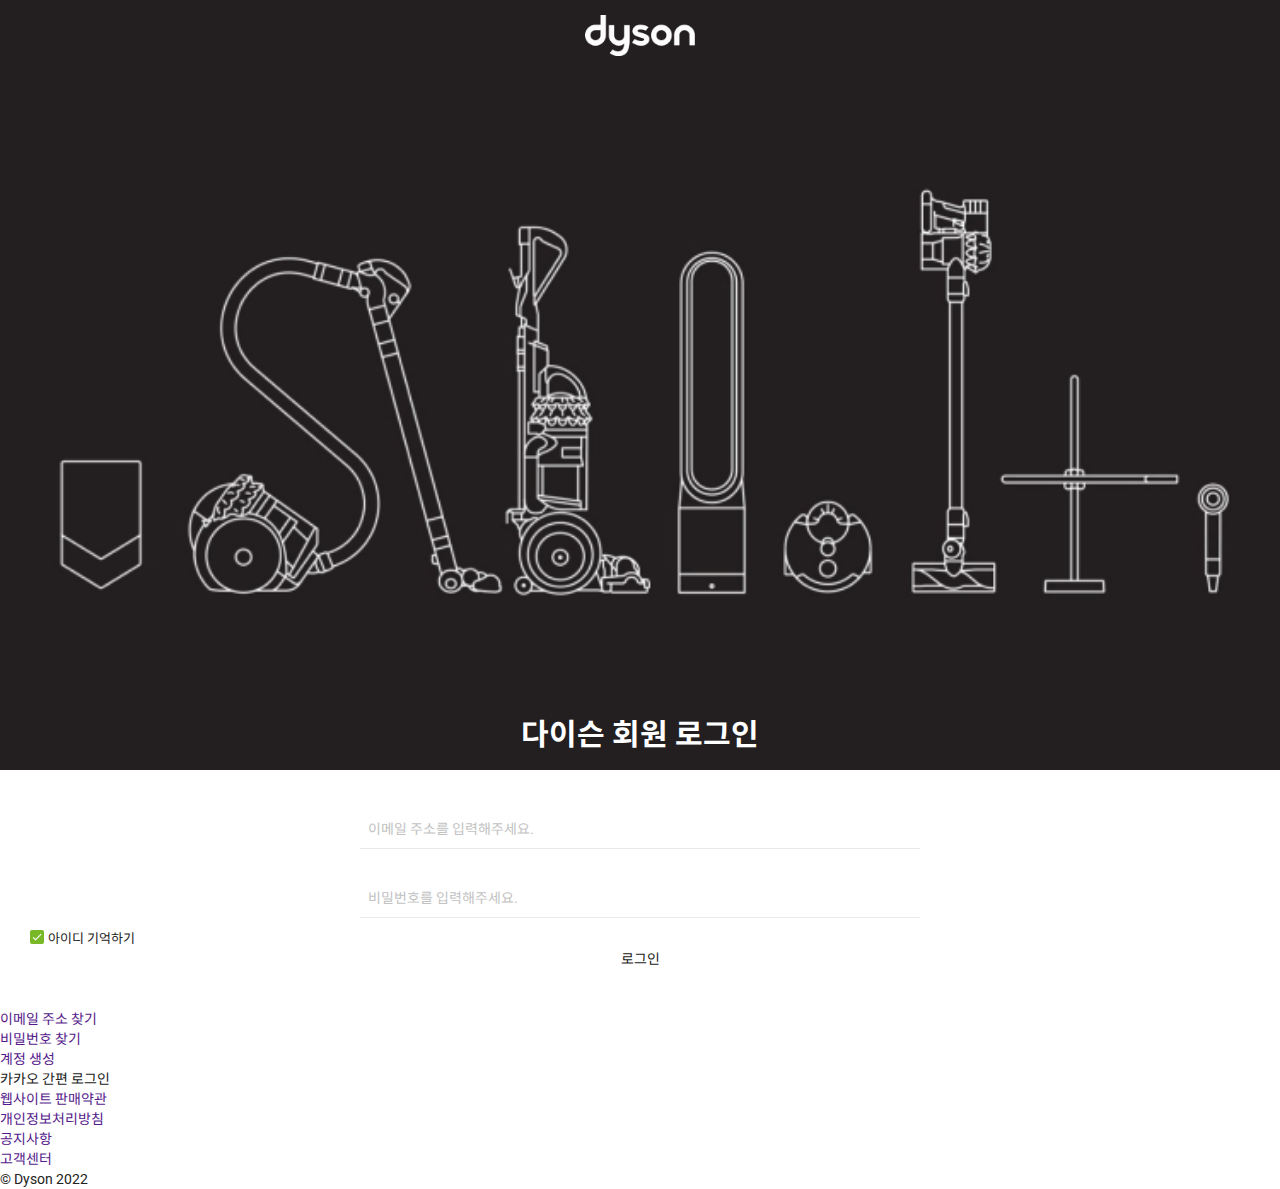
==== log_in.html @ 1de9e35b "main_page" ====
<!DOCTYPE html>
<html lang="ko">
  <head>
    <meta charset="UTF-8" />
    <title>Dyson</title>
    <meta http-equiv="X-UA-Compatible" content="IE=edge" />
    <meta name="viewport" content="width=device-width, initial-scale=1.0, user-scalable=no, maximum-scale=1.0, minimum-scale" />
    <link rel="shortcut icon" href="img/dyson_favicon.ico" />
    <link rel="icon" href="img/dyson_favicon.ico" />
    <link rel="preconnect" href="https://fonts.googleapis.com" />
    <link rel="preconnect" href="https://fonts.gstatic.com" crossorigin />
    <link href="https://fonts.googleapis.com/css2?family=Noto+Sans+KR:wght@300;400;500;700&family=Roboto:wght@300;400;500&display=swap" rel="stylesheet" />
    <link rel="stylesheet" href="css/reset.css" />
    <link rel="stylesheet" href="css/style.css" />
    <link rel="stylesheet" href="css/log_in.css" />
    <link rel="stylesheet" href="css/media.css" />
  </head>
  <body>
    <div id="wrap" class="wrap">
      <header id="header" class="logIn-header">
        <div class="logIn-header__inner">
          <h1 class="logo logo-hover"><a href="index.html">Dyson</a></h1>
        </div>
      </header>
      <!--#header-->
      <main id="container">
        <section class="logIn-mainBanner">
          <div class="logIn-mainBanner__inner">
            <figure>
              <img src="img/log-in-banner.png" alt="로그인 배너" />
            </figure>
            <h2 class="logIn-mainBanner__title">다이슨 회원 로그인</h2>
          </div>
        </section>
        <section class="logIn-input">
          <div class="logIn-input__box">
            <form action="">
              <input type="text" name="" id="input-userId" placeholder="이메일 주소를 입력해주세요." autofocus />
              <input type="password" name="" id="input-userPwd" placeholder="비밀번호를 입력해주세요." />
              <div class="logIn-input__check-box">
                <input type="checkbox" name="" id="keep-id" checked />
                <label for="keep-id">아이디 기억하기</label>
              </div>
              <div class="logIn-input__login-btn">
                <input type="button" value="로그인" />
              </div>
            </form>
          </div>
          <!-- .logIn-input__box -->
          <div class="logIn-input__find">
            <p class="logIn-input__find-id">
              <a href="">이메일 주소 찾기</a>
            </p>
            <p class="logIn-input__find-pwd">
              <a href="">비밀번호 찾기</a>
            </p>
            <p class="logIn-input__mk-new">
              <a href="">계정 생성</a>
            </p>
          </div>
          <!-- .logIn-input__find -->
          <button class="logIn-input__kakao">카카오 간편 로그인</button>
        </section>
      </main>
      <!-- #container -->
      <div class="logIn-footer--style">
        <div class="logIn-footer__utill">
          <ul>
            <li><a href="">웹사이트 판매약관</a></li>
            <li><a href="">개인정보처리방침</a></li>
            <li><a href="">공지사항</a></li>
            <li><a href="">고객센터</a></li>
          </ul>
        </div>
        <p class="logIn-footer__copyright">© Dyson 2022</p>
      </div>
      <!-- 로그인 mobile-tablet footer -->
      <footer id="footer" class="footer--style footer--style-none">
        <div class="footer__inner">
          <div class="footer__lang">
            <div class="footer__country">국가</div>
            <div class="footer__country-name">
              <p class="footer_selected-name footer_selected-ko">한국</p>
              <ul class="footer_other-country">
                <li class="footer_selected-en">미국</li>
                <li class="footer_selected-fr">프랑스</li>
                <li class="footer_selected-jp">일본</li>
                <li class="footer_selected-it">이탈리아</li>
                <li class="footer_selected-ch">중국</li>
              </ul>
            </div>
          </div>
          <!-- .footer__lang -->
          <div class="footer__tel">
            <p class="footer__contect-tel">전화 문의</p>
            <p class="footer__telnum">
              1588-4242
              <br />
              080-300-4253 (수신자 부담)
            </p>
          </div>
          <div class="footer__menu">
            <ul>
              <li><a href="">언론</a></li>
              <li><a href="">웹사이트 사용 약관</a></li>
              <li><a href="">배송 정보</a></li>
              <li><a href="">위조 다이슨 기술 판별 안내</a></li>
              <li><a href="">다이슨 환경정책</a></li>
              <li><a href="">다이슨 하이퍼미디어™ 모터</a></li>
              <li><a href="">채용</a></li>
              <li><a href="">AM04/05 리콜</a></li>
              <li><a href="">다이슨 지속가능성</a></li>
            </ul>
          </div>
          <!-- .footer__menu -->
          <div class="footer__utill">
            <ul>
              <li>
                <a href=""><strong>개인정보처리방침</strong></a>
              </li>
              <li><a href="">웹사이트 판매 약관</a></li>
              <li><a href="">쿠키 취급 방침</a></li>
              <li>
                <a href=""><strong>다이슨 글로벌 개인정보처리방침</strong></a>
              </li>
              <li>
                <a href=""><span>Jamese Dyson</span> 재단</a>
              </li>
            </ul>
          </div>
          <!--.footer__utill-->
          <address class="footer__address">
            <p>다이슨코리아 유한회사 대표이사: 토마스고메쉬프레이아 로페스센테토</p>
            <p>주소: 서울특별시 강남구 테헤란로 142, 아크플레이스 17층 06236</p>
            <p>사업자등록번호: 811-81-0 0675</p>
            <p>통신판매번호: 2017-서울강남-04029</p>
            <p>
              <a href=""><strong>사업자정보확인</strong></a>
            </p>
            <p>고객센터: 080-300-4253(수신자 부담) /1588-4253 (운영 시간: 월-금 오전 9시-오후 6시)</p>
            <p>이메일: help@kr.dyson. com</p>
            <p>호스팅 제공자 아마존웹서비스</p>
          </address>
          <!-- .footer__address -->
          <p class="footer__copyright">© Dyson 2022</p>
          <!-- .footer__copyright -->
        </div>
      </footer>
    </div>
    <!--#wrap-->
    <!-- script -->
  </body>
</html>
---- css/style.css ----
@charset "utf-8";
@import 'media.css';

:root {
  --header-bk-color: #231f20;
  --main-color-green: #79b927;
}
.wrap {
  position: relative;
  min-width: 320px;
  margin: 0 auto;
  overflow: hidden;
}

/* #header */
.header__inner {
  position: relative;
  display: flex;
  justify-content: space-between;
  align-items: center;
  background-color: var(--header-bk-color);
}
.logo a {
  display: block;
  width: 70px;
  height: 26px;
  margin-left: 15px;
  background-image: url(../img/dyson-logo-w1.png);
  background-size: 100% auto;
  text-indent: -99999px;
}
.gnb-pc,
.header__search {
  display: none;
}
.menu-icon ul {
  display: flex;
  padding: 18px 15px 18px 0;
}
.menu-icon li {
  margin-left: 15px;
}
.menu-icon li a {
  display: block;
  padding: 4px;
  width: 20px;
  height: 20px;
  background-size: 100% auto;
  transition: 200ms linear;
  text-indent: -99999px;
}
.menu-icon__ic04 {
  display: none;
}
.menu-icon__ic01 a {
  background-image: url(../img/search-ic.png);
}
.menu-icon__ic02 a {
  background-image: url(../img/cart-ic.png);
}
.menu-icon__ic03 a {
  background-image: url(../img/menu-ic.png);
}
.menu-icon__ic04 a {
  background-image: url(../img/login-ico-w.png);
}
.gnb {
  display: none;
  position: absolute;
  top: 0;
  left: 0;
  right: 0;
  background-color: ();
  z-index: 222;
}
.gnb__top {
  display: flex;
  justify-content: flex-end;
  align-items: center;
  margin: 20px 20px 70px 20px;
}
.gnb__logo {
  position: absolute;
  top: 20px;
  left: 20px;
  width: 70px;
  height: 26px;
  background-image: url(../img/dyson-logo-w1.png);
  background-size: 100% auto;
  text-indent: -99999px;
}
.gnb__ico {
  display: flex;
}
.gnb__cart a {
  display: block;
  width: 20px;
  height: 20px;
  text-indent: -99999px;
  background-image: url(../img/cart-ic.png);
  background-size: 100% auto;
}
.gnb__closeBtn {
  width: 20px;
  height: 20px;
  margin-left: 15px;
  text-indent: -99999px;
  background-image: url(../img/close-ic.png);
  background-size: 100% auto;
  background-position: center;
  cursor: pointer;
}
.gnb__login a {
  display: block;
  margin: 0 0 20px 30px;
  font-size: 32px;
  font-weight: 500;
  line-height: 1em;
  color: #fff;
  background-image: url(../img/arr-right.svg);
  background-size: auto 20px;
  background-repeat: no-repeat;
  background-position: left 230px top 5px;
}
.gnb__list {
  margin: 0 20px 550px 20px;
  border-top: 1px solid #fff;
  border-bottom: 1px solid #fff;
}
.gnb__list li a {
  display: block;
  padding: 30px 0;
  color: #fff;
  font-size: 18px;
  background-image: url(../img/arr-down.svg);
  background-size: auto 10px;
  background-repeat: no-repeat;
  background-position: right 20px center;
}
.gnb__list li:not(:last-child) {
  border-bottom: 1px solid #fff;
}
/* main-slid */
.main-slid {
  background-color: #f7f7f7;
}
.main-slid__txt {
  padding: 40px 20px 15px 20px;
  color: #777;
}
.main-slid__tag ul {
  display: flex;
}
.main-slid__tag li {
  margin: 0 6px 8px 0;
}
.main-slid__tag a {
  display: inline-block;
  padding: 2px 10px;
  border-radius: 30px;
  background-color: var(--main-color-green);
  color: #fff;
  font-size: 12px;
  font-weight: 500;
}
.main-slid__title {
  width: 280px;
  height: 50px;
  margin-bottom: 10px;
  background-image: url(../img/purifier-humidify-cool-n.png);
  background-size: 100% auto;
  background-repeat: no-repeat;
  text-indent: -99999px;
}

.main-slid__desc {
  width: 75%;
  margin-bottom: 14px;
}
.main-slid__more {
  width: 30px;
  height: 30px;
  margin: 0 auto 20px auto;
  background-image: url(../img/more-ic.png);
  background-size: 100% auto;
  cursor: pointer;
  text-indent: -99999px;
}
.main-slid__pc-pager {
  display: none;
}
.main-slid__pager {
  position: relative;
  max-width: 370px;
  width: 90%;
  height: 2px;
  background-color: #c0c0c0;
  margin: auto;
}
.main-slide__pager--move {
  position: absolute;
  top: 0;
  left: 0;
  width: 50%;
  height: 2px;
  background-color: var(--main-color-green);
}
/* 본문2 .quick-menu */
.quick-menu__title {
  margin: 70px 25px 30px 25px;
  font-size: 28px;
  line-height: 1.3em;
  font-weight: 700;
}
.quick-menu__icon {
  margin-bottom: 45px;
}
.quick-menu__icon ul {
  display: flex;
  flex-wrap: wrap;
  justify-content: center;
  padding: 0 20px;
}
.quick-menu__icon li {
  box-sizing: border-box;
  width: 75px;
  margin: 0 20px;
  text-align: center;
}

.quick-menu__icon li a {
  display: block;
  color: #222;
}
.quick-menu__icon li a p:first-child {
  width: 75px;
  height: 75px;
  margin-bottom: 15px;
  background-size: auto 100%;
  background-position: center;
  background-repeat: no-repeat;
  background-color: #efefef;
  box-shadow: 0 0 6px rgba(0, 0, 0, 0.25);
  border-radius: 8px;
  text-indent: -99999px;
}
.quick-menu__icon__txt {
  margin-bottom: 24px;
  font-size: 15px;
  letter-spacing: -1px;
  font-weight: 500;
}
.quick-menu__icon01 {
  background-image: url(../img/quick-vecum.png);
}
.quick-menu__icon02 {
  background-image: url(../img/quick-hair.png);
}
.quick-menu__icon03 {
  background-image: url(../img/quick-hand.png);
}
.quick-menu__icon04 {
  background-image: url(../img/quick-light.png);
}
.quick-menu__icon05 {
  background-image: url(../img/quick-air.png);
}
.quick-menu__icon06 {
  background-image: url(../img/quick-acc.png);
}
/* 본문3.info */
.info {
  padding: 0 15px;
}
.info-card {
  margin-bottom: 70px;
}
.info-card__pc-img {
  display: none;
}
.info-card__img {
  margin-bottom: 20px;
  border-radius: 4px;
  overflow: hidden;
}
.info-card__img a {
  position: relative;
  display: block;
}
.info-card__tag {
  position: absolute;
  top: 5px;
  right: 10px;
  width: 200px;
  height: 80px;
  background-image: url(../img/v11-com-in-mainbn.png);
  background-size: 100% auto;
  background-repeat: no-repeat;
  text-indent: -99999px;
}
.info-card__txt {
  margin-bottom: 16px;
  padding: 0 10px;
}
.info-card__title {
  margin-bottom: 6px;
  line-height: 1em;
  font-size: 24px;
  font-weight: 700;
}
.info-card__title span {
  font-size: 27px;
  line-height: 1em;
  font-weight: 500;
}
.info-card__desc {
  color: #777;
}
.info-card__btn {
  margin-bottom: 30px;
  padding: 0 10px;
}
.info-card__btn button {
  width: calc(50% - 12px);
  max-width: 370px;
  padding: 10px 0;
  border-radius: 4px;
  font-size: 18px;
  font-weight: 500;
}
.info-card__btn-green {
  margin-right: 20px;
  color: #fff;
  background-color: var(--main-color-green);
}
.info-card__btn-gray {
  background-color: #efefef;
}
.info-card__pc-pager {
  display: none;
}
/* 본문6 community */
.community {
  background-color: #f7f7f7;
  margin-bottom: 70px;
}
.community__main-title {
  padding-top: 40px;
  margin: 0 auto 30px auto;
  font-size: 28px;
  line-height: 1em;
  text-align: center;
  font-weight: 700;
}
.community__inner {
  position: relative;
  display: flex;
  width: 100%;
  margin: 0 auto;
  padding: 0 15px 60px 15px;
  overflow: none;
}
.community__left,
.community__center,
.community__right {
  display: flex;
}
.community__guide {
  display: none;
}
.community__card a {
  display: block;
  width: 290px;
  margin-right: 20px;
  color: #000;
}
.community__card figure {
  position: relative;
  width: 270px;
  height: 270px;
  margin: 0 auto 20px auto;
  border-radius: 8px;
  overflow: hidden;
  box-shadow: 1px 2px 8px rgba(0, 0, 0, 0.25);
}
.community__card figure div {
  position: absolute;
  top: 10px;
  right: 10px;
  width: 25px;
  height: 25px;
  border-radius: 4px;
  text-indent: -99999px;
  background-color: #fff;
  background-size: 15px auto;
  background-repeat: no-repeat;
  background-position: center;
}
.community__fb-tag {
  background-image: url(../img/facebook-tag.png);
}
.community__youtube-tag {
  background-image: url(../img/youtube-tag.png);
}
.community__insta-tag {
  background-image: url(../img/insta-tag.png);
}
.community__txt {
  width: 85%;
  margin: 0 auto;
}
.community__title {
  margin-bottom: 10px;
  font-size: 20px;
  font-weight: 500;
}
.community__sub {
  margin-bottom: 20px;
  display: -webkit-box;
  -webkit-box-orient: vertical;
  word-wrap: break-word;
  text-overflow: ellipsis;
  -webkit-line-clamp: 2;
  overflow: hidden;
  font-size: 13px;
  color: #777;
}
.community__btn {
  position: absolute;
  bottom: 15px;
  left: 25px;
  display: flex;
}
.community__btn p {
  width: 35px;
  height: 35px;
  margin: 0 2px;
  border-radius: 8px;
  text-indent: -99999px;
  background-color: var(--main-color-green);
  background-repeat: no-repeat;
  background-position: center;
  background-size: 20px auto;
  transform: 200ms;
  box-shadow: 1px 2px 4px rgba(0, 0, 0, 0.25);
}
.community__perv {
  background-image: url(../img/slide-arr-l-w.png);
}
.community__next {
  background-image: url(../img/slide-arr-r-w.png);
}
.community__bk-typo {
  display: none;
}
/* 본문5 .consider */
.consider {
  margin-bottom: 40px;
}
.consider__title {
  margin: 0 0 45px 25px;
  font-size: 24px;
  font-weight: 700;
  line-height: 1em;
}
.consider__search a,
.consider__contect a {
  display: flex;
  flex-direction: column;
  align-items: center;
  background-repeat: no-repeat;
  color: #222;
}
.consider__link {
  margin: 0 0 4px 0;
  padding-top: 110px;
  font-size: 16px;
  font-weight: 500;
}
.consider__sub {
  color: #777;
  margin-bottom: 20px;
}
.consider__search a {
  background-size: auto 100px;
  background-position: top center;
  background-image: url(../img/search-mine.png);
}
.consider__contect a {
  background-size: auto 70px;
  background-position: center top 15px;
  background-image: url(../img/contact-ic-group.png);
}
/* quick-box */
.quick-box {
  position: fixed;
  bottom: 15px;
  right: 15px;
  width: 30px;
  height: 80px;
  padding: 10px;
  z-index: 9999999;
  transition: 500ms;
  visibility: hidden;
  opacity: 0;
}
.quick-box.active {
  visibility: visible;
  opacity: 1;
}
.quick-box.hidden {
  visibility: hidden;
  opacity: 0;
}
.quick-box__inner {
  display: flex;
  flex-direction: column;
}
.quick-box__inner p {
  width: 30px;
  height: 30px;
  background-size: 100% auto;
  filter: drop-shadow(3px 2px 5px rgba(0, 0, 0, 0.25));
  cursor: pointer;
  text-indent: -99999px;
  transition: 300ms;
}
.quick-box__inner a {
  display: block;
  width: 100%;
  height: 100%;
}
.quick-box__contect {
  margin-bottom: 5px;
  background-image: url(../img/quick-contect-ic.png);
}
.quick-box__top {
  background-image: url(../img/go-top-ic.png);
}
.quick-box__inner p:hover {
  transform: scale(1.05);
}

/* #footer */
.footer--style {
  padding: 30px 25px;
  color: #fff;
  background-color: var(--header-bk-color);
}
.footer__lang {
  display: flex;
  margin: 0 0 30px 0;
}
.footer__country {
  width: 30px;
  height: 20px;
  margin: 0 8px 0 0;
  background-image: url(../img/sprite-flags.png);
  background-repeat: no-repeat;
  background-size: 100% auto;
  background-position: right top -80px;
  text-indent: -99999px;
}
.footer__country-name {
  position: relative;
  padding-right: 15px;
  font-weight: 500;
  cursor: pointer;
}
.footer__country-name::after {
  content: '';
  display: block;
  position: absolute;
  right: 0;
  top: 3px;
  width: 6px;
  height: 6px;
  border-right: 1px solid #fff;
  border-bottom: 1px solid #fff;
  transform: rotate(45deg);
}
.footer_other-country {
  display: none;
  position: absolute;
  bottom: 0;
  left: -8px;
  transform: translateY(98%);
}
.footer_other-country li:first-child {
  margin-top: 4px;
}
.footer_other-country li {
  width: 50px;
  padding: 6px 0 0 2px;
  background-color: #cecece;
  color: #222;
  font-size: 12px;
}
.footer_other-country li:hover {
  background-color: #aaaaaa;
}
.footer__tel {
  padding-left: 60px;
  margin-bottom: 30px;
  background-image: url(../img/tel-ic.png);
  background-repeat: no-repeat;
  background-size: 42px auto;
  background-position: left center;
}
.footer__telnum {
  font-weight: 300;
}
.footer__menu {
  margin-bottom: 30px;
}
.footer__menu li a {
  display: inline-block;
  padding-right: 20px;
  line-height: 30px;
  color: #fff;
}
.footer__utill {
  margin: 0 0 30px 0;
  padding: 20px 0;
  border-top: 1px solid rgba(255, 255, 255, 0.7);
  border-bottom: 1px solid rgba(255, 255, 255, 0.7);
}
.footer__utill ul {
  display: flex;
  flex-wrap: wrap;
}
.footer__utill li {
  margin: 0 10px 0 0;
}
.footer__address {
  margin-bottom: 30px;
}
.footer__utill li a,
.footer__copyright,
.footer__address p {
  color: rgba(255, 255, 255, 0.8);
  font-weight: 300;
  line-height: 30px;
}
.footer__utill li a strong,
.footer__address p a {
  font-weight: 500;
  color: #fff;
}
---- css/log_in.css ----
@charset "utf-8";
@import 'style.css';

.logIn-header__inner {
  display: flex;
  justify-content: center;
  padding: 15px 0;
  margin: 0;
  background-color: var(--header-bk-color);
}

.logIn-header__inner > .logo a {
  margin: 0;
}

.logIn-mainBanner__title {
  margin-bottom: 20px;
  padding-bottom: 20px;
  font-size: 30px;
  line-height: 1em;
  color: #fff;
  text-align: center;
  font-weight: 700;
  background-color: var(--header-bk-color);
}
.logIn-input__box {
  margin: 0 30px 40px 30px;
}
.logIn-input__box form {
  display: flex;
  flex-direction: column;
  align-items: center;
}
.logIn-input__box input[type='text'],
.logIn-input__box input[type='password'] {
  width: 100%;
  max-width: 560px;
  margin-bottom: 10px;
  padding: 30px 20px 8px 8px;
  border-bottom: 1px solid #e9e9e9;
  font-size: 13px;
}
.logIn-input__box input[type='text']::placeholder,
.logIn-input__box input[type='password']::placeholder {
  color: #c2c2c2;
  font-size: 14px;
}
.logIn-input__check-box {
  align-self: flex-start;
}
input[type='checkbox'] {
  display: none;
}
input[type='checkbox'] + label {
  cursor: pointer;
  font-size: 13px;
}
input[type='checkbox'] + label:before {
  content: '';
  display: inline-block;
  margin: 2px 4px 0 0;
  width: 12px;
  height: 12px;
  line-height: 12px;
  border: 1px solid #c2c2c2;
  border-radius: 2px;
  vertical-align: top;
}
input[type='checkbox']:checked + label:before {
  content: '';
  border: 1px solid transparent;
  background-color: var(--main-color-green);
  background-image: url(../img/checkbox-check-ic.svg);
  background-size: 12px auto;
  background-position: center;
  font-size: 13px;
  text-align: center;
}
.footer--style-none {
  display: none;
}
---- css/media.css ----
@charset "utf-8";

@media (min-width: 768px) {
  /* 테블릿 헤더 */
  .logo a {
    display: block;
    width: 80px;
    height: 30px;
    margin: 20px 0 20px 30px;
  }
  .menu-icon ul {
    display: flex;
    padding: 20px 30px 20px 0;
  }
  .menu-icon li {
    margin-left: 15px;
  }
  .menu-icon li a {
    padding: 6px;
  }
  .gnb {
    display: none;
    position: absolute;
    width: 500px;
    height: 200vh;
    top: 0;
    left: auto;
    right: 0;
    background-color: #222;
    z-index: 999;
  }
  .gnb__top {
    margin: 20px 30px 100px 30px;
  }
  .gnb__logo {
    left: 30px;
    width: 80px;
    height: 30px;
  }
  .gnb__cart a,
  .gnb__closeBtn {
    padding: 6px;
  }
  .gnb__login a {
    margin: 0 0 20px 30px;
    font-size: 38px;
    background-position: left 280px top 9px;
  }
  .gnb__list {
    margin: 0 30px 550px 30px;
  }
  .gnb__list li a {
    font-size: 20px;
  }
  /* 테블릿 main-slid */

  .main-slid__txt {
    padding: 70px 30px 20px 30px;
  }
  .main-slid__tag li {
    margin: 0 10px 10px 0;
  }
  .main-slid__tag a {
    padding: 4px 15px;
    font-size: 14px;
  }
  .main-slid__title {
    width: 100%;
    height: 80px;
    margin-bottom: 15px;
    margin-right: 30px;
    background-size: auto 100%;
  }
  .main-slid__desc {
    margin-bottom: 25px;
    font-size: 16px;
  }
  .main-slid__more {
    width: 40px;
    height: 40px;
  }
  /* 테블릿 quick-menu */
  .quick-menu__title {
    margin: 100px 35px 50px 45px;
    font-size: 32px;
  }
  .quick-menu__icon ul {
    display: flex;
    justify-content: space-between;
    padding: 0 45px;
  }
  .quick-menu__icon li {
    width: 95px;
    margin: 0;
  }
  .quick-menu__icon li a p:first-child {
    width: 95px;
    height: 95px;
  }
  .quick-menu__icon__txt {
    font-size: 18px;
    line-height: 1.3em;
  }
  /* 테블릿 .info */
  .info {
    padding: 0 30px;
  }
  .info-card {
    margin-bottom: 100px;
  }
  .info-card__img {
    margin-bottom: 30px;
  }

  .info-card__tag {
    top: 15px;
    right: 20px;
    width: 300px;
  }
  .info-card__txt {
    margin-bottom: 6px;
    padding: 0 15px;
  }
  .info-card__title {
    margin-bottom: 12px;
    font-size: 32px;
    line-height: 1em;
  }
  .info-card__title span {
    font-size: 36px;
    line-height: 1em;
    font-weight: 500;
  }
  .info-card__desc {
    font-size: 18px;
    margin-bottom: 12px;
  }
  .info-card__btn {
    margin-bottom: 30px;
    padding: 0 15px;
  }
  .info-card__btn button {
    padding: 15px 0;
    font-size: 20px;
  }
  .info-card__btn-green {
    margin-right: 20px;
    color: #fff;
    background-color: #79b927;
  }
  .info-card__btn-gray {
    background-color: #efefef;
  }

  /* 테블릿 .consider */
  .consider {
    margin-bottom: 100px;
  }
  .consider__title {
    margin: 0 0 45px 35px;
    font-size: 32px;
  }
  .consider__link {
    margin: 0 0 8px 0;
    padding-top: 150px;
    font-size: 20px;
    font-weight: 500;
  }
  .consider__sub {
    color: #777;
    margin-bottom: 40px;
  }
  .consider__search a {
    background-size: auto 140px;
  }
  .consider__contect a {
    background-size: auto 100px;
    background-position: center top 20px;
  }
  /* 테블릿 quick-box */
  .quick-box {
    bottom: 30px;
    right: 20px;
    width: 45px;
    height: 100px;
  }
  .quick-box__contect {
    margin-bottom: 10px;
  }
  .quick-box__inner p {
    width: 45px;
    height: 45px;
  }
  /* 테블릿 footer */
  .footer--style {
    padding: 40px 35px;
  }
  .footer__utill ul {
    justify-content: space-between;
  }
}
/* 테블릿 768px 마지막 */

@media (min-width: 1200px) {
  /* pc header */
  .header {
    background-color: #222;
  }
  .header__inner {
    max-width: 1440px;
    margin: 0 auto;
    padding-top: 10px;
  }
  .logo {
    align-self: flex-end;
  }
  .logo a {
    width: 110px;
    height: 41px;
    margin-top: 20px;
    margin-left: 20px;
  }
  .gnb-pc {
    display: block;
    align-self: flex-end;
    width: calc(100% - 320px);
    margin-bottom: 8px;
  }
  .gnb-pc > ul {
    display: flex;
  }
  .gnb-pc > ul > li {
    margin-right: 25px;
  }
  .gnb-pc > ul > li:first-child {
    margin-right: 10px;
  }
  .gnb-pc > ul > li > a {
    box-sizing: border-box;
    display: block;
    color: #fff;
    padding: 15px;
    width: 110px;
    height: 55px;
    font-size: 16px;
  }
  .gnb-pc > ul > li > a {
    transition: 200ms linear;
  }
  .gnb-pc--color-green > ul > li:hover > a {
    color: #79b927;
  }
  .gnb-pc--color-green > ul > li:first-child:hover > a {
    font-weight: 500;
    font-size: 18px;
  }
  .gnb-pc--bk-gray > ul > li:first-child:hover {
    border-radius: 10px 10px 0 0;
    background-color: #fff;
  }
  .gnb-pc__depth2 {
    display: none;
    position: absolute;
    top: 80px;
    left: -500px;
    right: -500px;
    height: 0;
    padding: 0 525px;
    flex-wrap: wrap;
    background-color: #fff;
    background-image: url(../img/depth2-bk.png);
    background-position: right 500px bottom -20px;
    background-size: auto 460px;
    background-repeat: no-repeat;
    box-shadow: 0 10px 10px rgba(0, 0, 0, 0.3);
    overflow: hidden;
    z-index: 9999;
  }
  .gnb-pc__depth2 div {
    width: 25%;
    margin-right: 10px;
  }
  .gnb-pc__menu-title a {
    display: inline-block;
    margin-bottom: 15px;
    padding-right: 15px;
    font-size: 18px;
    font-weight: 500;
    color: #222;
    background-image: url(../img/arr-right-b.svg);
    background-size: auto 12px;
    background-repeat: no-repeat;
    background-position: right center;
  }
  .gnb-pc__depth2 li {
    margin-bottom: 8px;
  }
  .gnb-pc__depth2 li a {
    display: block;
    color: #222;
  }
  .gnb-pc__depth2 li:hover a {
    text-decoration: underline;
    font-weight: 500;
  }
  .gnb-pc > ul > li:hover > div {
    display: flex;
    animation: dropMenu 0.25s linear forwards;
  }

  @keyframes dropMenu {
    0% {
      height: 0;
      padding: 0 525px;
    }
    100% {
      height: 650px;
      padding: 40px 525px;
    }
  }

  .header__search {
    display: block;
    position: absolute;
    top: 55%;
    right: 150px;
    transform: translateY(-50%);
  }
  .header__search input {
    width: 180px;
    height: 30px;
    border-bottom: 2px solid rgba(255, 255, 255, 0.8);
    font-size: 18px;
    color: #fff;
  }
  .menu-icon li a {
    width: 25px;
    height: 25px;
    background-size: 100% auto;
    transition: 200ms linear;
    text-indent: -99999px;
  }
  .menu-icon__ic03 {
    display: none;
  }
  .menu-icon__ic04 {
    display: block;
  }
  .menu-icon--active li:hover a {
    background-image: url(../img/login-ico-g.png);
  }
  .header__search--focus input:focus {
    border-color: #79b927;
  }
  .menu-icon--active .menu-icon__ic01:hover a {
    background-image: url(../img/search-ic-g.png);
  }
  .menu-icon--active .menu-icon__ic02:hover a {
    background-image: url(../img/cart-ic-g.png);
  }
  .menu-icon--active .menu-icon__ic03:hover a {
    background-image: url(../img/menu-ic-g.png);
  }

  /* pc-main slid */
  .main-slid {
    position: relative;
    display: flex;
    align-items: center;
    justify-content: center;
    margin-bottom: 100px;
  }
  .main-slid__img {
    margin: 60px 40px 90px 0;
    width: 750px;
    border-radius: 4px;
    overflow: hidden;
    box-shadow: 1px 4px 8px rgba(0, 0, 0, 0.3);
  }
  .main-slid__txt {
    width: 500px;
    box-sizing: border-box;
    padding: 40px 50px;
    margin-bottom: 25px;
    border-radius: 4px;
    background-color: rgba(255, 255, 255, 0.8);
    box-shadow: 1px 4px 8px rgb(0, 0, 0, 0.05);
  }
  .main-slid__pager {
    display: none;
  }
  .main-slid__tag li {
    margin-bottom: 10px;
  }
  .main-slid__tag a {
    padding: 4px 12px;
    font-size: 14px;
  }
  .main-slid__title {
    width: 100%;
    height: 70px;
    margin-bottom: 20px;
    margin-right: 30px;
    background-size: auto 100%;
  }
  .main-slid__desc {
    width: 90%;
    margin-bottom: 150px;
    font-size: 18px;
    line-height: 1.3em;
  }
  .main-slid__more {
    width: 40px;
    height: 40px;
  }
  .main-side__more--color-green:hover {
    background-image: url(../img/more-ic-g.png);
  }

  .main-slid__pc-pager {
    position: absolute;
    left: 50%;
    bottom: 50%;
    display: flex;
    align-items: center;
    transform: translate(-430px, 280px);
    width: 330px;
    height: 40px;
  }
  .main-slid__pager-box,
  .main-slid__pager-btn {
    display: flex;
    align-items: center;
  }
  .main-slid__pager-box {
    margin-right: 40px;
  }
  .main-slid__pager-first,
  .main-slid__pager-end {
    font-size: 12px;
    font-weight: 700;
  }
  .main-slid__move {
    position: relative;
    width: 120px;
    height: 2px;
    margin: 0 12px;
    background-color: #ccc;
  }
  .main-slid__move > p {
    position: absolute;
    top: 0;
    left: 0;
    width: 60px;
    height: 2px;
    background-color: #79b927;
  }
  .main-slid__pager-btn p {
    width: 30px;
    height: 30px;
    border-radius: 8px;
    margin: 0 4px;
    background-size: 18px auto;
    background-repeat: no-repeat;
    background-position: center;
    text-indent: -99999px;
    cursor: pointer;
    transition: 200ms linear;
  }
  .main-slid__pager-btn--color-green p:hover {
    background-color: #79b927;
    box-shadow: 3px 2px 8px rgba(0, 0, 0, 0.15);
  }
  .main-slid__prev {
    background-image: url(../img/slide-arr-l.png);
  }
  .main-slid__next {
    background-image: url(../img/slide-arr-r.png);
  }
  .main-slid__pause {
    background-image: url(../img/pause-ico.png);
  }
  .main-slid__pager-btn--color-green .main-slid__prev:hover {
    background-image: url(../img/slide-arr-l-w.png);
  }
  .main-slid__pager-btn--color-green .main-slid__next:hover {
    background-image: url(../img/slide-arr-r-w.png);
  }
  /* pc - quick-menu */
  .main-slid__pager-btn--color-green .main-slid__pause:hover {
    background-image: url(../img/pause-ico-w.png);
  }
  /* pc - quick-menu */
  .quick-menu {
    display: none;
  }
  /* pc - info */
  .info-card__pc-mo,
  .info-card-product > .main-slid__pager {
    display: none;
  }
  .info-card__pc-img,
  .info-card__pc-pager {
    display: block;
  }
  .info {
    max-width: 1600px;
    margin: 0 auto;
    padding: 0 50px;
  }
  .info-card {
    margin-bottom: 100px;
  }
  .info-card__img {
    margin-bottom: 30px;
  }
  .info-card__img a {
    position: relative;
    display: block;
  }
  .info-card__tag {
    top: 10px;
    right: 20px;
    width: 300px;
    height: 100px;
  }
  .info-card__txt {
    margin-bottom: 20px;
    text-align: center;
  }
  .info-card__title {
    font-size: 38px;
  }
  .info-card__title span {
    font-size: 42px;
  }

  .info-card__btn {
    width: 100%;
    display: flex;
    justify-content: center;
    margin-bottom: 40px;
  }
  .info-card__btn button {
    width: 250px;
    font-size: 20px;
  }
  .info-card__btn-green {
    margin: 0 20px;
    color: #fff;
    background-color: #79b927;
  }
  .info-card__pc-pager {
    display: flex;
    justify-content: space-between;
    width: 70px;
    margin: 0 auto;
  }
  .info-card__pager {
    width: 14px;
    height: 14px;
    border-radius: 50%;
    background-color: #efefef;
    text-indent: -99999px;
  }
  .info-card__pager--color-green {
    background-color: #79b927;
  }
  /* pc - community */
  .community {
    position: relative;
    margin-bottom: 100px;
  }
  .community__main-title {
    padding-top: 70px;
    margin: 0 auto 100px auto;
    font-size: 38px;
  }
  .community__inner {
    justify-content: space-between;
    max-width: 1600px;
    margin: 0 auto;
    padding: 0 40px 50px 40px;
  }
  .community__card a {
    width: 400px;
    margin-right: 0;
    margin-bottom: 100px;
  }
  .community__card figure {
    width: 350px;
    height: 350px;
    margin: 0 auto 20px auto;
  }
  .community__left,
  .community__center,
  .community__right {
    flex-direction: column;
  }
  .community__left,
  .community__right {
    position: relative;
  }

  .community__center {
    position: absolute;
    top: 0;
    left: 50%;
    height: 1080px;
    transform: translate(-50%, 0);
  }
  .community__center .community__card {
    transform: translateY(30%);
  }
  .community__btn {
    display: none;
  }
  .community__guide {
    display: block;
    position: absolute;
    top: 0;
    left: 50%;
    width: 2px;
    height: 200px;
    transform: translate(-50%, -35%);
    background-color: #79b927;
  }
  .community__bk-typo {
    display: flex;
    flex-direction: column;
    justify-content: space-between;
    position: absolute;
    top: -100px;
    left: -50px;
    width: 1920px;
    height: 1150px;
    overflow: none;
  }
  .community__bk-img {
    display: block;
    width: 2500px;
    height: auto;
  }
  .community__bk-img:nth-child(2) {
    transform: scaleX(-1);
  }
  /* pc- consider */
  .consider {
    max-width: 1600;
    margin: 0 auto;
    text-align: center;
  }
  .consider__title {
    margin: 0 100px 60px 100px;
    font-size: 38px;
    line-height: 1em;
  }
  .consider__search,
  .consider__contect {
    display: inline-block;
  }
  .consider__search {
    margin-right: 250px;
  }
  .consider__link {
    margin: 0 0 15px 0;
    font-size: 24px;
    line-height: 1em;
  }
  .consider__sub {
    color: #777;
    margin-bottom: 100px;
    font-size: 18px;
  }
  /* pc quick-box */
  .quick-box {
    bottom: 40px;
    right: 40px;
    width: 50px;
    height: 130px;
  }
  .quick-box__inner p {
    width: 50px;
    height: 50px;
    background-size: 100% auto;
    filter: drop-shadow(3px 2px 5px rgba(0, 0, 0, 0.25));
    text-indent: -99999px;
  }
  /* pc footer */
  .footer--style {
    position: relative;
    padding: 50px 100px;
    color: #fff;
    background-color: #222;
  }
  .footer__inner {
    max-width: 1440px;
    margin: 0 auto;
  }
  .footer__lang {
    position: absolute;
    top: 55px;
    left: 50%;
    transform: translateX(-595px);
  }
  .footer__tel {
    display: none;
  }
  .footer__telnum {
    font-weight: 300;
  }
  .footer__menu {
    margin: 0 auto 20px auto;
  }
  .footer__menu ul {
    display: flex;
    flex-wrap: wrap;
    justify-content: center;
  }
  .footer__menu li a {
    display: inline-block;
    padding-right: 20px;
    line-height: 30px;
    color: #fff;
  }
  .footer__utill {
    margin: 0 auto 20px auto;
    padding: 10px 40px;
    border-top: 1px solid rgba(255, 255, 255, 0.7);
    border-bottom: 1px solid rgba(255, 255, 255, 0.7);
  }
  .footer__address {
    display: flex;
    flex-wrap: wrap;
    margin-bottom: 10px;
  }
  .footer__address p:after {
    content: '';
    display: inline-block;
    width: 1px;
    height: 10px;
    margin: 2px 10px 0 10px;
    background-color: #efefef;
  }
}
/* pc 1200px 마지막 */
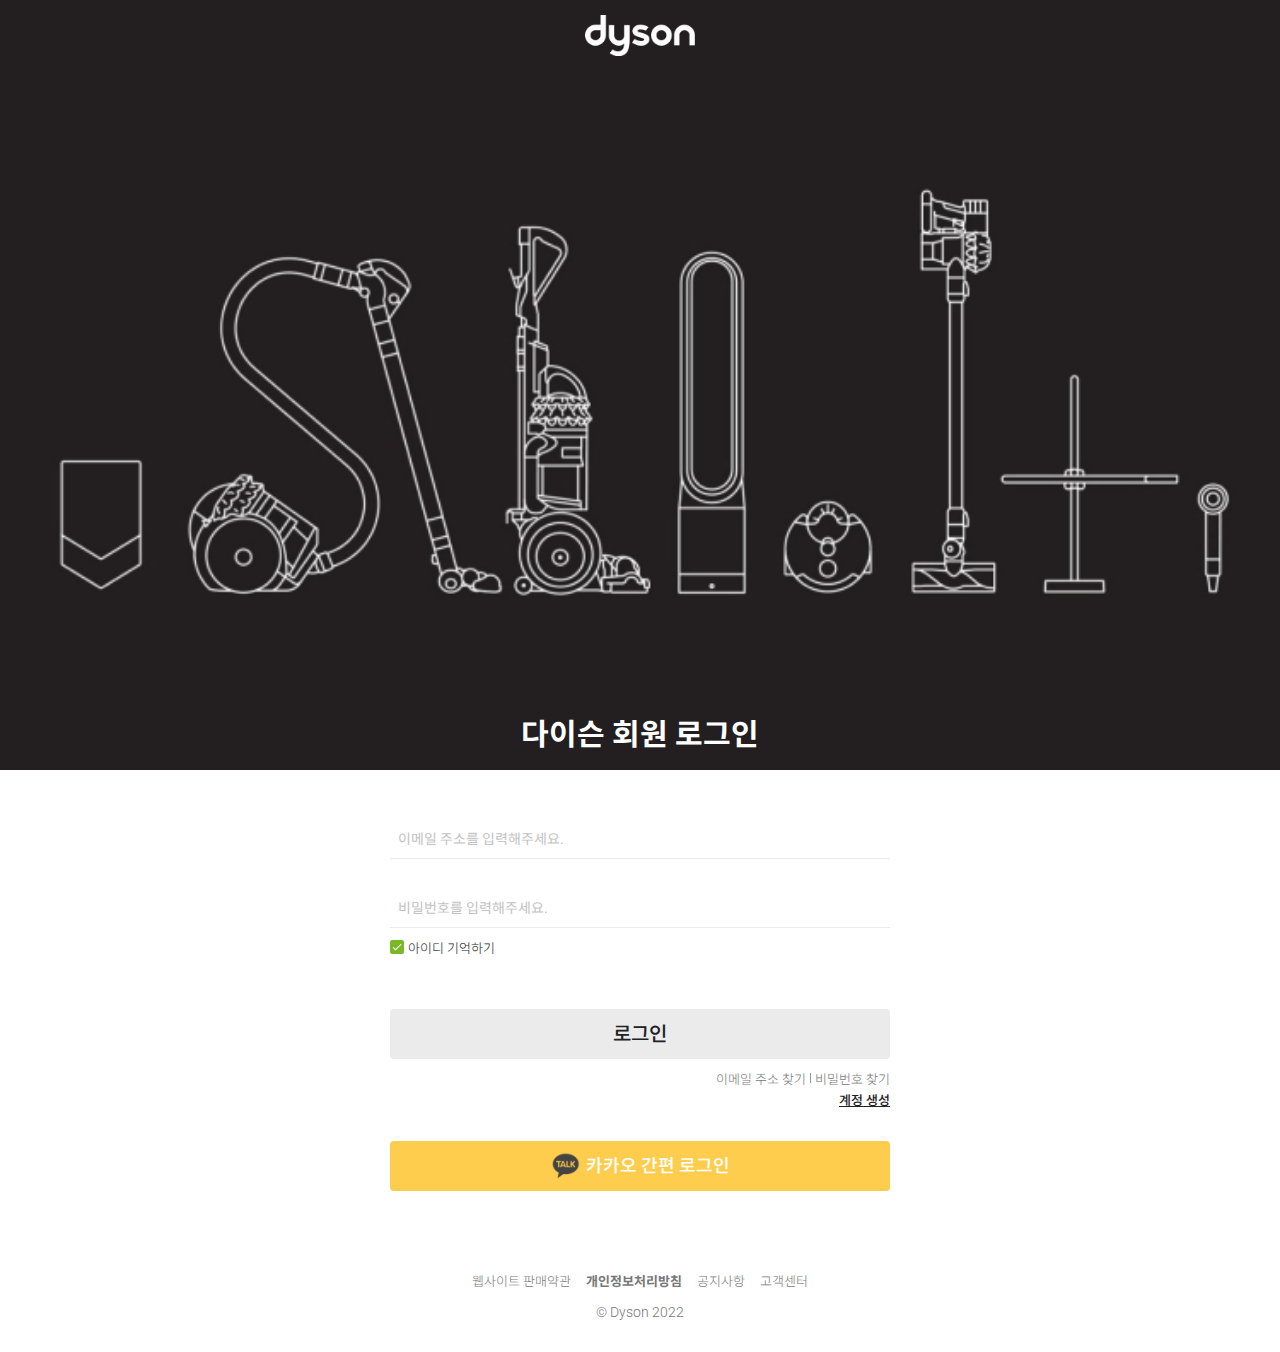
==== commit 56d91133: "today" ====
--- a/log_in.html
+++ b/log_in.html
@@ -13,7 +13,7 @@
     <link rel="stylesheet" href="css/reset.css" />
     <link rel="stylesheet" href="css/style.css" />
     <link rel="stylesheet" href="css/log_in.css" />
-    <link rel="stylesheet" href="css/media.css" />
+    <link rel="stylesheet" href="css/index_media.css" />
   </head>
   <body>
     <div id="wrap" class="wrap">
@@ -47,19 +47,27 @@
             </form>
           </div>
           <!-- .logIn-input__box -->
-          <div class="logIn-input__find">
-            <p class="logIn-input__find-id">
-              <a href="">이메일 주소 찾기</a>
-            </p>
-            <p class="logIn-input__find-pwd">
-              <a href="">비밀번호 찾기</a>
-            </p>
-            <p class="logIn-input__mk-new">
-              <a href="">계정 생성</a>
-            </p>
+          <div class="logIn-input__find-box">
+            <div class="logIn-input__fbox-inner">
+              <div class="logIn-input__find">
+                <p class="logIn-input__find-id">
+                  <a href="">이메일 주소 찾기</a>
+                </p>
+                <span class="logIn-input__find-line"></span>
+                <p class="logIn-input__find-pwd">
+                  <a href="">비밀번호 찾기</a>
+                </p>
+              </div>
+              <!-- .logIn-input__find 계정 찾기-->
+              <p class="logIn-input__mk-new">
+                <a href="">계정 생성</a>
+              </p>
+              <button class="logIn-input__kakao">
+                <span>카카오 간편 로그인</span>
+              </button>
+            </div>
           </div>
           <!-- .logIn-input__find -->
-          <button class="logIn-input__kakao">카카오 간편 로그인</button>
         </section>
       </main>
       <!-- #container -->
@@ -67,7 +75,7 @@
         <div class="logIn-footer__utill">
           <ul>
             <li><a href="">웹사이트 판매약관</a></li>
-            <li><a href="">개인정보처리방침</a></li>
+            <li class="logIn-footer__font--bold"><a href="">개인정보처리방침</a></li>
             <li><a href="">공지사항</a></li>
             <li><a href="">고객센터</a></li>
           </ul>
--- a/css/style.css
+++ b/css/style.css
@@ -1,5 +1,5 @@
 @charset "utf-8";
-@import 'media.css';
+@import 'index_media.css';
 
 :root {
   --header-bk-color: #231f20;
--- a/css/log_in.css
+++ b/css/log_in.css
@@ -1,6 +1,8 @@
 @charset "utf-8";
 @import 'style.css';
-
+.footer--style-none {
+  display: none;
+}
 .logIn-header__inner {
   display: flex;
   justify-content: center;
@@ -14,7 +16,7 @@
 }
 
 .logIn-mainBanner__title {
-  margin-bottom: 20px;
+  margin-bottom: 30px;
   padding-bottom: 20px;
   font-size: 30px;
   line-height: 1em;
@@ -24,17 +26,18 @@
   background-color: var(--header-bk-color);
 }
 .logIn-input__box {
-  margin: 0 30px 40px 30px;
+  margin: 0 30px;
 }
 .logIn-input__box form {
   display: flex;
+  max-width: 500px;
+  margin: 0 auto;
   flex-direction: column;
   align-items: center;
 }
 .logIn-input__box input[type='text'],
 .logIn-input__box input[type='password'] {
   width: 100%;
-  max-width: 560px;
   margin-bottom: 10px;
   padding: 30px 20px 8px 8px;
   border-bottom: 1px solid #e9e9e9;
@@ -47,6 +50,7 @@
 }
 .logIn-input__check-box {
   align-self: flex-start;
+  margin-bottom: 50px;
 }
 input[type='checkbox'] {
   display: none;
@@ -54,6 +58,7 @@
 input[type='checkbox'] + label {
   cursor: pointer;
   font-size: 13px;
+  font-weight: 300;
 }
 input[type='checkbox'] + label:before {
   content: '';
@@ -76,6 +81,107 @@
   font-size: 13px;
   text-align: center;
 }
-.footer--style-none {
-  display: none;
+.logIn-input__login-btn {
+  width: 100%;
+  margin-bottom: 10px;
 }
+.logIn-input__login-btn input[type='button'] {
+  display: inline-block;
+  width: 100%;
+  padding: 15px 0;
+  border-radius: 4px;
+  font-size: 20px;
+  font-weight: 500;
+  background-color: #ebebeb;
+  cursor: pointer;
+}
+.logIn-input__find-box {
+  display: flex;
+  align-items: flex-end;
+  flex-direction: column;
+  margin: 0 30px 80px 30px;
+}
+.logIn-input__fbox-inner {
+  width: 100%;
+  max-width: 500px;
+  margin: 0 auto;
+}
+.logIn-input__find {
+  display: flex;
+  justify-content: flex-end;
+}
+.logIn-input__find a {
+  display: inline-block;
+  font-weight: 300;
+  color: #777;
+  font-size: 13px;
+}
+.logIn-input__find-line {
+  margin: 4px 4px 0 4px;
+  display: inline-block;
+  width: 1px;
+  height: 10px;
+  background-color: #999;
+}
+.logIn-input__mk-new {
+  text-align: end;
+  margin-bottom: 30px;
+}
+.logIn-input__mk-new a {
+  display: inline-block;
+  font-size: 13px;
+  font-weight: 500;
+  color: #222;
+  text-decoration: underline;
+}
+.logIn-input__kakao {
+  display: block;
+  width: 100%;
+  border-radius: 4px;
+  background-color: #ffcd4e;
+  text-align: center;
+}
+.logIn-input__kakao span {
+  display: inline-block;
+  padding: 15px 0 15px 35px;
+  border-radius: 4px;
+  font-size: 18px;
+  font-weight: 500;
+  color: #fff;
+  background-image: url(../img/kakao-ic.png);
+  background-size: 30px auto;
+  background-repeat: no-repeat;
+  background-position: left center;
+}
+.logIn-footer--style {
+  max-width: 500px;
+  margin: 0 auto;
+}
+.logIn-footer__utill {
+  width: 80%;
+  margin: 0 auto 10px auto;
+}
+.logIn-footer__utill ul {
+  display: flex;
+  justify-content: center;
+  flex-wrap: wrap;
+}
+.logIn-footer__utill li:not(:last-child) {
+  margin-right: 15px;
+}
+.logIn-footer__utill a {
+  display: inline-block;
+  color: #777;
+  font-size: 13px;
+  font-weight: 300;
+}
+.logIn-footer__font--bold a {
+  font-weight: 700;
+}
+.logIn-footer__copyright {
+  width: 100%;
+  margin-bottom: 30px;
+  text-align: center;
+  font-weight: 300;
+  color: #777;
+}
--- a/css/index_media.css
+++ b/css/index_media.css
@@ -0,0 +1,746 @@
+@charset "utf-8";
+
+@media (min-width: 768px) {
+  /* 테블릿 헤더 */
+  .logo a {
+    display: block;
+    width: 80px;
+    height: 30px;
+    margin: 20px 0 20px 30px;
+  }
+  .menu-icon ul {
+    display: flex;
+    padding: 20px 30px 20px 0;
+  }
+  .menu-icon li {
+    margin-left: 15px;
+  }
+  .menu-icon li a {
+    padding: 6px;
+  }
+  .gnb {
+    display: none;
+    position: absolute;
+    width: 500px;
+    height: 200vh;
+    top: 0;
+    left: auto;
+    right: 0;
+    background-color: #222;
+    z-index: 999;
+  }
+  .gnb__top {
+    margin: 20px 30px 100px 30px;
+  }
+  .gnb__logo {
+    left: 30px;
+    width: 80px;
+    height: 30px;
+  }
+  .gnb__cart a,
+  .gnb__closeBtn {
+    padding: 6px;
+  }
+  .gnb__login a {
+    margin: 0 0 20px 30px;
+    font-size: 38px;
+    background-position: left 280px top 9px;
+  }
+  .gnb__list {
+    margin: 0 30px 550px 30px;
+  }
+  .gnb__list li a {
+    font-size: 20px;
+  }
+  /* 테블릿 main-slid */
+
+  .main-slid__txt {
+    padding: 70px 30px 20px 30px;
+  }
+  .main-slid__tag li {
+    margin: 0 10px 10px 0;
+  }
+  .main-slid__tag a {
+    padding: 4px 15px;
+    font-size: 14px;
+  }
+  .main-slid__title {
+    width: 100%;
+    height: 80px;
+    margin-bottom: 15px;
+    margin-right: 30px;
+    background-size: auto 100%;
+  }
+  .main-slid__desc {
+    margin-bottom: 25px;
+    font-size: 16px;
+  }
+  .main-slid__more {
+    width: 40px;
+    height: 40px;
+  }
+  /* 테블릿 quick-menu */
+  .quick-menu__title {
+    margin: 100px 35px 50px 45px;
+    font-size: 32px;
+  }
+  .quick-menu__icon ul {
+    display: flex;
+    justify-content: space-between;
+    padding: 0 45px;
+  }
+  .quick-menu__icon li {
+    width: 95px;
+    margin: 0;
+  }
+  .quick-menu__icon li a p:first-child {
+    width: 95px;
+    height: 95px;
+  }
+  .quick-menu__icon__txt {
+    font-size: 18px;
+    line-height: 1.3em;
+  }
+  /* 테블릿 .info */
+  .info {
+    padding: 0 30px;
+  }
+  .info-card {
+    margin-bottom: 100px;
+  }
+  .info-card__img {
+    margin-bottom: 30px;
+  }
+
+  .info-card__tag {
+    top: 15px;
+    right: 20px;
+    width: 300px;
+  }
+  .info-card__txt {
+    margin-bottom: 6px;
+    padding: 0 15px;
+  }
+  .info-card__title {
+    margin-bottom: 12px;
+    font-size: 32px;
+    line-height: 1em;
+  }
+  .info-card__title span {
+    font-size: 36px;
+    line-height: 1em;
+    font-weight: 500;
+  }
+  .info-card__desc {
+    font-size: 18px;
+    margin-bottom: 12px;
+  }
+  .info-card__btn {
+    margin-bottom: 30px;
+    padding: 0 15px;
+  }
+  .info-card__btn button {
+    padding: 15px 0;
+    font-size: 20px;
+  }
+  .info-card__btn-green {
+    margin-right: 20px;
+    color: #fff;
+    background-color: #79b927;
+  }
+  .info-card__btn-gray {
+    background-color: #efefef;
+  }
+
+  /* 테블릿 .consider */
+  .consider {
+    margin-bottom: 100px;
+  }
+  .consider__title {
+    margin: 0 0 45px 35px;
+    font-size: 32px;
+  }
+  .consider__link {
+    margin: 0 0 8px 0;
+    padding-top: 150px;
+    font-size: 20px;
+    font-weight: 500;
+  }
+  .consider__sub {
+    color: #777;
+    margin-bottom: 40px;
+  }
+  .consider__search a {
+    background-size: auto 140px;
+  }
+  .consider__contect a {
+    background-size: auto 100px;
+    background-position: center top 20px;
+  }
+  /* 테블릿 quick-box */
+  .quick-box {
+    bottom: 30px;
+    right: 20px;
+    width: 45px;
+    height: 100px;
+  }
+  .quick-box__contect {
+    margin-bottom: 10px;
+  }
+  .quick-box__inner p {
+    width: 45px;
+    height: 45px;
+  }
+  /* 테블릿 footer */
+  .footer--style {
+    padding: 40px 35px;
+  }
+  .footer__utill ul {
+    justify-content: space-between;
+  }
+}
+/* 테블릿 768px 마지막 */
+
+@media (min-width: 1200px) {
+  /* pc header */
+  .header {
+    background-color: #222;
+  }
+  .header__inner {
+    max-width: 1440px;
+    margin: 0 auto;
+    padding-top: 10px;
+  }
+  .logo {
+    align-self: flex-end;
+  }
+  .logo a {
+    width: 110px;
+    height: 41px;
+    margin-top: 20px;
+    margin-left: 20px;
+  }
+  .gnb-pc {
+    display: block;
+    align-self: flex-end;
+    width: calc(100% - 320px);
+    margin-bottom: 8px;
+  }
+  .gnb-pc > ul {
+    display: flex;
+  }
+  .gnb-pc > ul > li {
+    margin-right: 25px;
+  }
+  .gnb-pc > ul > li:first-child {
+    margin-right: 10px;
+  }
+  .gnb-pc > ul > li > a {
+    box-sizing: border-box;
+    display: block;
+    color: #fff;
+    padding: 15px;
+    width: 110px;
+    height: 55px;
+    font-size: 16px;
+  }
+  .gnb-pc > ul > li > a {
+    transition: 200ms linear;
+  }
+  .gnb-pc--color-green > ul > li:hover > a {
+    color: #79b927;
+  }
+  .gnb-pc--color-green > ul > li:first-child:hover > a {
+    font-weight: 500;
+    font-size: 18px;
+  }
+  .gnb-pc--bk-gray > ul > li:first-child:hover {
+    border-radius: 10px 10px 0 0;
+    background-color: #fff;
+  }
+  .gnb-pc__depth2 {
+    display: none;
+    position: absolute;
+    top: 80px;
+    left: -500px;
+    right: -500px;
+    height: 0;
+    padding: 0 525px;
+    flex-wrap: wrap;
+    background-color: #fff;
+    background-image: url(../img/depth2-bk.png);
+    background-position: right 500px bottom -20px;
+    background-size: auto 460px;
+    background-repeat: no-repeat;
+    box-shadow: 0 10px 10px rgba(0, 0, 0, 0.3);
+    overflow: hidden;
+    z-index: 9999;
+  }
+  .gnb-pc__depth2 div {
+    width: 25%;
+    margin-right: 10px;
+  }
+  .gnb-pc__menu-title a {
+    display: inline-block;
+    margin-bottom: 15px;
+    padding-right: 15px;
+    font-size: 18px;
+    font-weight: 500;
+    color: #222;
+    background-image: url(../img/arr-right-b.svg);
+    background-size: auto 12px;
+    background-repeat: no-repeat;
+    background-position: right center;
+  }
+  .gnb-pc__depth2 li {
+    margin-bottom: 8px;
+  }
+  .gnb-pc__depth2 li a {
+    display: block;
+    color: #222;
+  }
+  .gnb-pc__depth2 li:hover a {
+    text-decoration: underline;
+    font-weight: 500;
+  }
+  .gnb-pc > ul > li:hover > div {
+    display: flex;
+    animation: dropMenu 0.25s linear forwards;
+  }
+
+  @keyframes dropMenu {
+    0% {
+      height: 0;
+      padding: 0 525px;
+    }
+    100% {
+      height: 650px;
+      padding: 40px 525px;
+    }
+  }
+
+  .header__search {
+    display: block;
+    position: absolute;
+    top: 55%;
+    right: 150px;
+    transform: translateY(-50%);
+  }
+  .header__search input {
+    width: 180px;
+    height: 30px;
+    border-bottom: 2px solid rgba(255, 255, 255, 0.8);
+    font-size: 18px;
+    color: #fff;
+  }
+  .menu-icon li a {
+    width: 25px;
+    height: 25px;
+    background-size: 100% auto;
+    transition: 200ms linear;
+    text-indent: -99999px;
+  }
+  .menu-icon__ic03 {
+    display: none;
+  }
+  .menu-icon__ic04 {
+    display: block;
+  }
+  .menu-icon--active li:hover a {
+    background-image: url(../img/login-ico-g.png);
+  }
+  .header__search--focus input:focus {
+    border-color: #79b927;
+  }
+  .menu-icon--active .menu-icon__ic01:hover a {
+    background-image: url(../img/search-ic-g.png);
+  }
+  .menu-icon--active .menu-icon__ic02:hover a {
+    background-image: url(../img/cart-ic-g.png);
+  }
+  .menu-icon--active .menu-icon__ic03:hover a {
+    background-image: url(../img/menu-ic-g.png);
+  }
+
+  /* pc-main slid */
+  .main-slid {
+    position: relative;
+    display: flex;
+    align-items: center;
+    justify-content: center;
+    margin-bottom: 100px;
+  }
+  .main-slid__img {
+    margin: 60px 40px 90px 0;
+    width: 750px;
+    border-radius: 4px;
+    overflow: hidden;
+    box-shadow: 1px 4px 8px rgba(0, 0, 0, 0.3);
+  }
+  .main-slid__txt {
+    width: 500px;
+    box-sizing: border-box;
+    padding: 40px 50px;
+    margin-bottom: 25px;
+    border-radius: 4px;
+    background-color: rgba(255, 255, 255, 0.8);
+    box-shadow: 1px 4px 8px rgb(0, 0, 0, 0.05);
+  }
+  .main-slid__pager {
+    display: none;
+  }
+  .main-slid__tag li {
+    margin-bottom: 10px;
+  }
+  .main-slid__tag a {
+    padding: 4px 12px;
+    font-size: 14px;
+  }
+  .main-slid__title {
+    width: 100%;
+    height: 70px;
+    margin-bottom: 20px;
+    margin-right: 30px;
+    background-size: auto 100%;
+  }
+  .main-slid__desc {
+    width: 90%;
+    margin-bottom: 150px;
+    font-size: 18px;
+    line-height: 1.3em;
+  }
+  .main-slid__more {
+    width: 40px;
+    height: 40px;
+  }
+  .main-side__more--color-green:hover {
+    background-image: url(../img/more-ic-g.png);
+  }
+
+  .main-slid__pc-pager {
+    position: absolute;
+    left: 50%;
+    bottom: 50%;
+    display: flex;
+    align-items: center;
+    transform: translate(-430px, 280px);
+    width: 330px;
+    height: 40px;
+  }
+  .main-slid__pager-box,
+  .main-slid__pager-btn {
+    display: flex;
+    align-items: center;
+  }
+  .main-slid__pager-box {
+    margin-right: 40px;
+  }
+  .main-slid__pager-first,
+  .main-slid__pager-end {
+    font-size: 12px;
+    font-weight: 700;
+  }
+  .main-slid__move {
+    position: relative;
+    width: 120px;
+    height: 2px;
+    margin: 0 12px;
+    background-color: #ccc;
+  }
+  .main-slid__move > p {
+    position: absolute;
+    top: 0;
+    left: 0;
+    width: 60px;
+    height: 2px;
+    background-color: #79b927;
+  }
+  .main-slid__pager-btn p {
+    width: 30px;
+    height: 30px;
+    border-radius: 8px;
+    margin: 0 4px;
+    background-size: 18px auto;
+    background-repeat: no-repeat;
+    background-position: center;
+    text-indent: -99999px;
+    cursor: pointer;
+    transition: 200ms linear;
+  }
+  .main-slid__pager-btn--color-green p:hover {
+    background-color: #79b927;
+    box-shadow: 3px 2px 8px rgba(0, 0, 0, 0.15);
+  }
+  .main-slid__prev {
+    background-image: url(../img/slide-arr-l.png);
+  }
+  .main-slid__next {
+    background-image: url(../img/slide-arr-r.png);
+  }
+  .main-slid__pause {
+    background-image: url(../img/pause-ico.png);
+  }
+  .main-slid__pager-btn--color-green .main-slid__prev:hover {
+    background-image: url(../img/slide-arr-l-w.png);
+  }
+  .main-slid__pager-btn--color-green .main-slid__next:hover {
+    background-image: url(../img/slide-arr-r-w.png);
+  }
+  /* pc - quick-menu */
+  .main-slid__pager-btn--color-green .main-slid__pause:hover {
+    background-image: url(../img/pause-ico-w.png);
+  }
+  /* pc - quick-menu */
+  .quick-menu {
+    display: none;
+  }
+  /* pc - info */
+  .info-card__pc-mo,
+  .info-card-product > .main-slid__pager {
+    display: none;
+  }
+  .info-card__pc-img,
+  .info-card__pc-pager {
+    display: block;
+  }
+  .info {
+    max-width: 1600px;
+    margin: 0 auto;
+    padding: 0 50px;
+  }
+  .info-card {
+    margin-bottom: 100px;
+  }
+  .info-card__img {
+    margin-bottom: 30px;
+  }
+  .info-card__img a {
+    position: relative;
+    display: block;
+  }
+  .info-card__tag {
+    top: 10px;
+    right: 20px;
+    width: 300px;
+    height: 100px;
+  }
+  .info-card__txt {
+    margin-bottom: 20px;
+    text-align: center;
+  }
+  .info-card__title {
+    font-size: 38px;
+  }
+  .info-card__title span {
+    font-size: 42px;
+  }
+
+  .info-card__btn {
+    width: 100%;
+    display: flex;
+    justify-content: center;
+    margin-bottom: 40px;
+  }
+  .info-card__btn button {
+    width: 250px;
+    font-size: 20px;
+  }
+  .info-card__btn-green {
+    margin: 0 20px;
+    color: #fff;
+    background-color: #79b927;
+  }
+  .info-card__pc-pager {
+    display: flex;
+    justify-content: space-between;
+    width: 70px;
+    margin: 0 auto;
+  }
+  .info-card__pager {
+    width: 14px;
+    height: 14px;
+    border-radius: 50%;
+    background-color: #efefef;
+    text-indent: -99999px;
+  }
+  .info-card__pager--color-green {
+    background-color: #79b927;
+  }
+  /* pc - community */
+  .community {
+    position: relative;
+    margin-bottom: 100px;
+  }
+  .community__main-title {
+    padding-top: 70px;
+    margin: 0 auto 100px auto;
+    font-size: 38px;
+  }
+  .community__inner {
+    justify-content: space-between;
+    max-width: 1600px;
+    margin: 0 auto;
+    padding: 0 40px 50px 40px;
+  }
+  .community__card a {
+    width: 400px;
+    margin-right: 0;
+    margin-bottom: 100px;
+  }
+  .community__card figure {
+    width: 350px;
+    height: 350px;
+    margin: 0 auto 20px auto;
+  }
+  .community__left,
+  .community__center,
+  .community__right {
+    flex-direction: column;
+  }
+  .community__left,
+  .community__right {
+    position: relative;
+  }
+
+  .community__center {
+    position: absolute;
+    top: 0;
+    left: 50%;
+    height: 1080px;
+    transform: translate(-50%, 0);
+  }
+  .community__center .community__card {
+    transform: translateY(30%);
+  }
+  .community__btn {
+    display: none;
+  }
+  .community__guide {
+    display: block;
+    position: absolute;
+    top: 0;
+    left: 50%;
+    width: 2px;
+    height: 200px;
+    transform: translate(-50%, -35%);
+    background-color: #79b927;
+  }
+  .community__bk-typo {
+    display: flex;
+    flex-direction: column;
+    justify-content: space-between;
+    position: absolute;
+    top: -100px;
+    left: -50px;
+    width: 1920px;
+    height: 1150px;
+    overflow: none;
+  }
+  .community__bk-img {
+    display: block;
+    width: 2500px;
+    height: auto;
+  }
+  .community__bk-img:nth-child(2) {
+    transform: scaleX(-1);
+  }
+  /* pc- consider */
+  .consider {
+    max-width: 1600;
+    margin: 0 auto;
+    text-align: center;
+  }
+  .consider__title {
+    margin: 0 100px 60px 100px;
+    font-size: 38px;
+    line-height: 1em;
+  }
+  .consider__search,
+  .consider__contect {
+    display: inline-block;
+  }
+  .consider__search {
+    margin-right: 250px;
+  }
+  .consider__link {
+    margin: 0 0 15px 0;
+    font-size: 24px;
+    line-height: 1em;
+  }
+  .consider__sub {
+    color: #777;
+    margin-bottom: 100px;
+    font-size: 18px;
+  }
+  /* pc quick-box */
+  .quick-box {
+    bottom: 40px;
+    right: 40px;
+    width: 50px;
+    height: 130px;
+  }
+  .quick-box__inner p {
+    width: 50px;
+    height: 50px;
+    background-size: 100% auto;
+    filter: drop-shadow(3px 2px 5px rgba(0, 0, 0, 0.25));
+    text-indent: -99999px;
+  }
+  /* pc footer */
+  .footer--style {
+    position: relative;
+    padding: 50px 100px;
+    color: #fff;
+    background-color: #222;
+  }
+  .footer__inner {
+    max-width: 1440px;
+    margin: 0 auto;
+  }
+  .footer__lang {
+    position: absolute;
+    top: 55px;
+    left: 50%;
+    transform: translateX(-595px);
+  }
+  .footer__tel {
+    display: none;
+  }
+  .footer__telnum {
+    font-weight: 300;
+  }
+  .footer__menu {
+    margin: 0 auto 20px auto;
+  }
+  .footer__menu ul {
+    display: flex;
+    flex-wrap: wrap;
+    justify-content: center;
+  }
+  .footer__menu li a {
+    display: inline-block;
+    padding-right: 20px;
+    line-height: 30px;
+    color: #fff;
+  }
+  .footer__utill {
+    margin: 0 auto 20px auto;
+    padding: 10px 40px;
+    border-top: 1px solid rgba(255, 255, 255, 0.7);
+    border-bottom: 1px solid rgba(255, 255, 255, 0.7);
+  }
+  .footer__address {
+    display: flex;
+    flex-wrap: wrap;
+    margin-bottom: 10px;
+  }
+  .footer__address p:after {
+    content: '';
+    display: inline-block;
+    width: 1px;
+    height: 10px;
+    margin: 2px 10px 0 10px;
+    background-color: #efefef;
+  }
+}
+/* pc 1200px 마지막 */
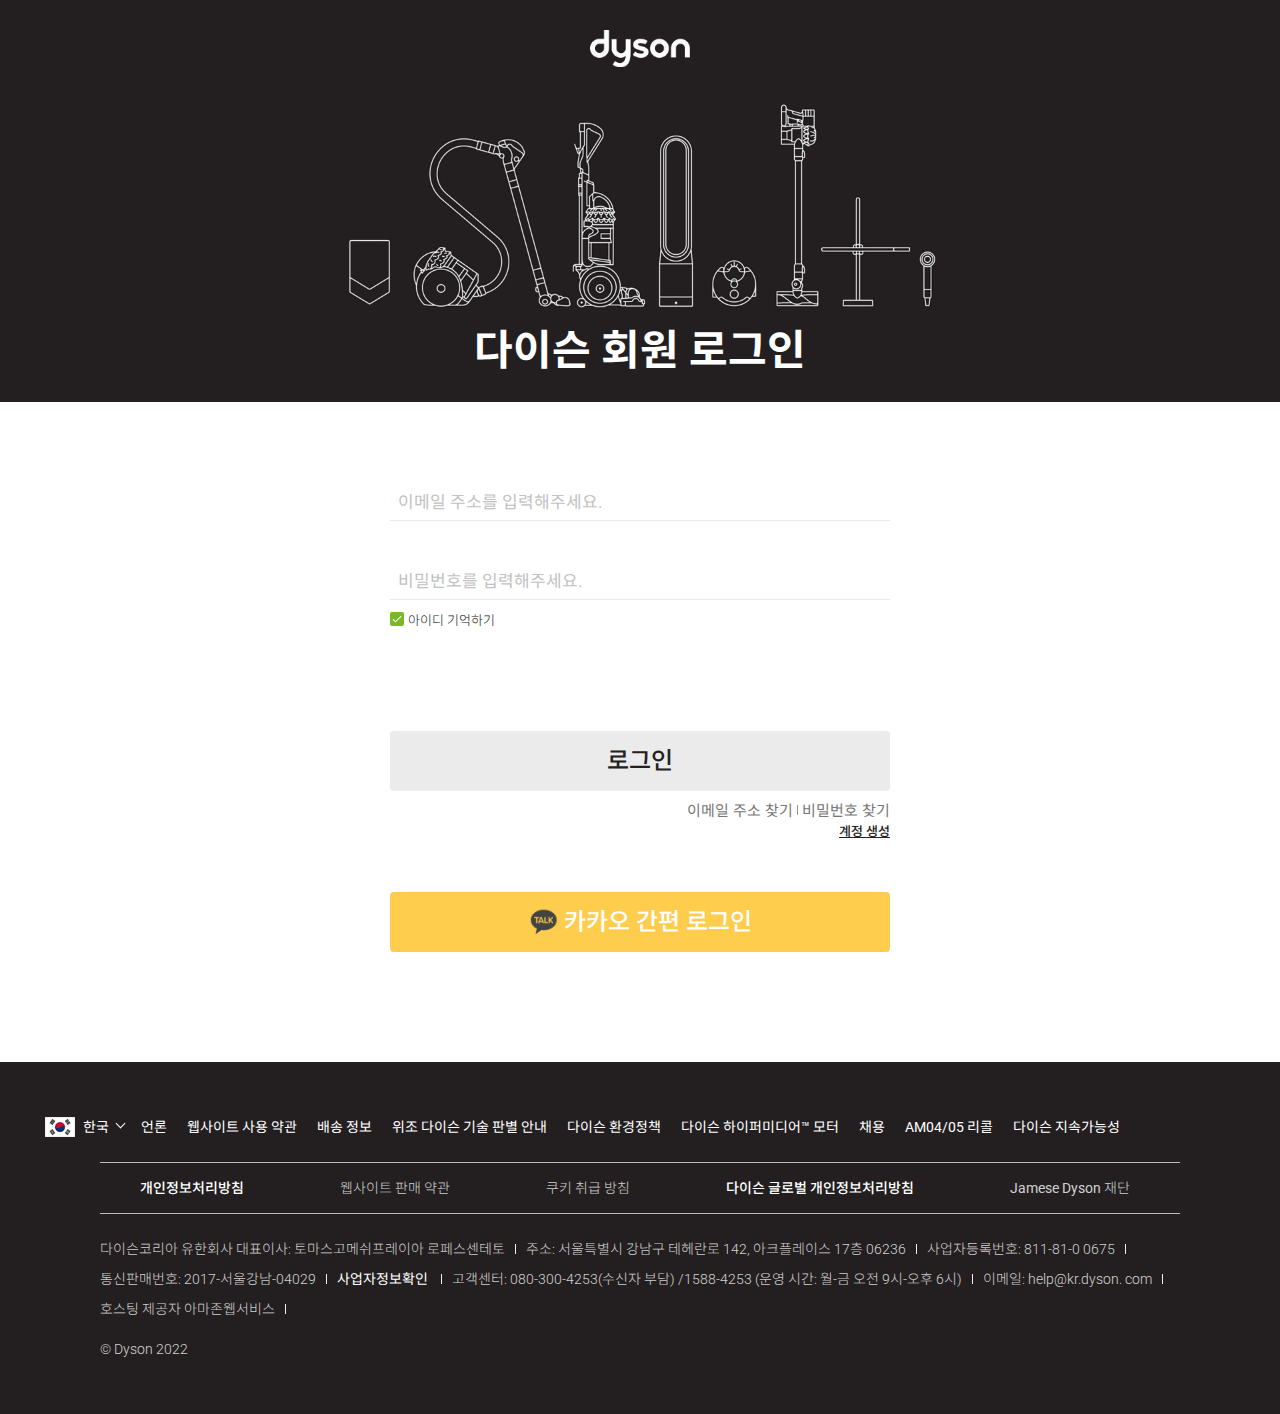
==== commit e1715421: "second_commit" ====
--- a/log_in.html
+++ b/log_in.html
@@ -11,8 +11,8 @@
     <link rel="preconnect" href="https://fonts.gstatic.com" crossorigin />
     <link href="https://fonts.googleapis.com/css2?family=Noto+Sans+KR:wght@300;400;500;700&family=Roboto:wght@300;400;500&display=swap" rel="stylesheet" />
     <link rel="stylesheet" href="css/reset.css" />
+    <link rel="stylesheet" href="css/log_in.css" />
     <link rel="stylesheet" href="css/style.css" />
-    <link rel="stylesheet" href="css/log_in.css" />
     <link rel="stylesheet" href="css/index_media.css" />
   </head>
   <body>
@@ -26,9 +26,11 @@
       <main id="container">
         <section class="logIn-mainBanner">
           <div class="logIn-mainBanner__inner">
-            <figure>
+            <picture>
+              <source media="(min-width: 1200px)" srcset="img/login-bn.jpg" />
+              <source media="(min-width: 768px)" srcset="img/log-in-banner.png" />
               <img src="img/log-in-banner.png" alt="로그인 배너" />
-            </figure>
+            </picture>
             <h2 class="logIn-mainBanner__title">다이슨 회원 로그인</h2>
           </div>
         </section>
@@ -157,5 +159,7 @@
     </div>
     <!--#wrap-->
     <!-- script -->
+    <script src="https://ajax.googleapis.com/ajax/libs/jquery/1.12.4/jquery.min.js"></script>
+    <script src="js/menu.js"></script>
   </body>
 </html>
--- a/css/log_in.css
+++ b/css/log_in.css
@@ -1,8 +1,12 @@
 @charset "utf-8";
 @import 'style.css';
+@import 'index_media.css';
+
 .footer--style-none {
   display: none;
 }
+
+/* header */
 .logIn-header__inner {
   display: flex;
   justify-content: center;
@@ -14,6 +18,7 @@
 .logIn-header__inner > .logo a {
   margin: 0;
 }
+/* section1 logIn-mainBanner */
 
 .logIn-mainBanner__title {
   margin-bottom: 30px;
@@ -25,6 +30,8 @@
   font-weight: 700;
   background-color: var(--header-bk-color);
 }
+
+/* section2 logIn-input*/
 .logIn-input__box {
   margin: 0 30px;
 }
@@ -172,7 +179,6 @@
 .logIn-footer__utill a {
   display: inline-block;
   color: #777;
-  font-size: 13px;
   font-weight: 300;
 }
 .logIn-footer__font--bold a {
@@ -185,3 +191,83 @@
   font-weight: 300;
   color: #777;
 }
+
+/* log_in.html : @media-quary */
+
+@media (min-width: 768px) {
+  /* 테블릿 header */
+  .logIn-header__inner {
+    padding: 30px 0;
+  }
+
+  .logIn-header__inner > .logo a {
+    width: 100px;
+    height: 37px;
+  }
+  /* 테블릿 본문1 logIn-mainBanner */
+  .logIn-mainBanner__title {
+    margin-bottom: 50px;
+    padding-bottom: 30px;
+    font-size: 42px;
+  }
+  /* 테블릿 본문2  logIn-input */
+  .logIn-input__find-box {
+    margin: 0 30px 110px 30px;
+  }
+  .logIn-input__box input[type='text'],
+  .logIn-input__box input[type='password'] {
+    padding: 40px 20px 8px 8px;
+    font-size: 15px;
+  }
+  .logIn-input__check-box {
+    margin-bottom: 70px;
+  }
+  .input[type='checkbox'] + label {
+    font-size: 14px;
+  }
+  .logIn-input__login-btn input[type='button'] {
+    padding: 20px 0;
+    font-size: 24px;
+  }
+  .logIn-input__kakao span {
+    padding: 20px 0 20px 35px;
+    font-size: 24px;
+  }
+}
+/* 테블릿 마지막 */
+
+/* log_in.html pc:1200px */
+@media (min-width: 1200px) {
+  /* pc section logIn-input */
+  .logIn-input__find a {
+    font-weight: 400;
+    font-size: 15px;
+  }
+  .logIn-input__find-box {
+    margin: 0 30px 110px 30px;
+  }
+  .logIn-input__mk-new {
+    margin-bottom: 50px;
+  }
+  .logIn-input__box input[type='text'],
+  .logIn-input__box input[type='password'],
+  .logIn-input__box input[type='text']::placeholder,
+  .logIn-input__box input[type='password']::placeholder {
+    font-size: 17px;
+  }
+
+  .logIn-input__check-box {
+    margin-bottom: 100px;
+  }
+  .input[type='checkbox'] + label {
+    font-size: 15px;
+  }
+
+  /* pc footer */
+  .logIn-footer--style {
+    display: none;
+  }
+  .footer--style-none {
+    display: block;
+  }
+}
--- a/css/style.css
+++ b/css/style.css
@@ -70,19 +70,19 @@
   top: 0;
   left: 0;
   right: 0;
-  background-color: ();
+  background-color: var(--header-bk-color);
   z-index: 222;
 }
 .gnb__top {
   display: flex;
   justify-content: flex-end;
   align-items: center;
-  margin: 20px 20px 70px 20px;
+  margin: 15px 20px 70px 20px;
 }
 .gnb__logo {
   position: absolute;
-  top: 20px;
-  left: 20px;
+  top: 15px;
+  left: 15px;
   width: 70px;
   height: 26px;
   background-image: url(../img/dyson-logo-w1.png);
@@ -152,7 +152,7 @@
   display: flex;
 }
 .main-slid__tag li {
-  margin: 0 6px 8px 0;
+  margin: 0 6px 10px 0;
 }
 .main-slid__tag a {
   display: inline-block;
@@ -437,12 +437,15 @@
   margin: 0 2px;
   border-radius: 8px;
   text-indent: -99999px;
-  background-color: var(--main-color-green);
+  background-color: #ccc;
   background-repeat: no-repeat;
   background-position: center;
   background-size: 20px auto;
   transform: 200ms;
   box-shadow: 1px 2px 4px rgba(0, 0, 0, 0.25);
+}
+p.community__btn-active {
+  background-color: var(--main-color-green);
 }
 .community__perv {
   background-image: url(../img/slide-arr-l-w.png);
@@ -495,9 +498,9 @@
 .quick-box {
   position: fixed;
   bottom: 15px;
-  right: 15px;
-  width: 30px;
-  height: 80px;
+  right: 20px;
+  width: 40px;
+  height: 90px;
   padding: 10px;
   z-index: 9999999;
   transition: 500ms;
@@ -517,8 +520,8 @@
   flex-direction: column;
 }
 .quick-box__inner p {
-  width: 30px;
-  height: 30px;
+  width: 40px;
+  height: 40px;
   background-size: 100% auto;
   filter: drop-shadow(3px 2px 5px rgba(0, 0, 0, 0.25));
   cursor: pointer;
@@ -590,8 +593,8 @@
   margin-top: 4px;
 }
 .footer_other-country li {
-  width: 50px;
-  padding: 6px 0 0 2px;
+  width: 54px;
+  padding: 6px 0 0 5px;
   background-color: #cecece;
   color: #222;
   font-size: 12px;
--- a/css/index_media.css
+++ b/css/index_media.css
@@ -26,16 +26,14 @@
     top: 0;
     left: auto;
     right: 0;
-    background-color: #222;
+    background-color: var(--header-bk-color);
     z-index: 999;
   }
   .gnb__top {
-    margin: 20px 30px 100px 30px;
+    margin: 25px 30px 80px 30px;
   }
   .gnb__logo {
-    left: 30px;
-    width: 80px;
-    height: 30px;
+    opacity: 0;
   }
   .gnb__cart a,
   .gnb__closeBtn {
@@ -676,12 +674,12 @@
   .quick-box {
     bottom: 40px;
     right: 40px;
-    width: 50px;
-    height: 130px;
+    width: 55px;
+    height: 140px;
   }
   .quick-box__inner p {
-    width: 50px;
-    height: 50px;
+    width: 55px;
+    height: 55px;
     background-size: 100% auto;
     filter: drop-shadow(3px 2px 5px rgba(0, 0, 0, 0.25));
     text-indent: -99999px;
@@ -691,7 +689,7 @@
     position: relative;
     padding: 50px 100px;
     color: #fff;
-    background-color: #222;
+    background-color: var(--header-bk-color);
   }
   .footer__inner {
     max-width: 1440px;
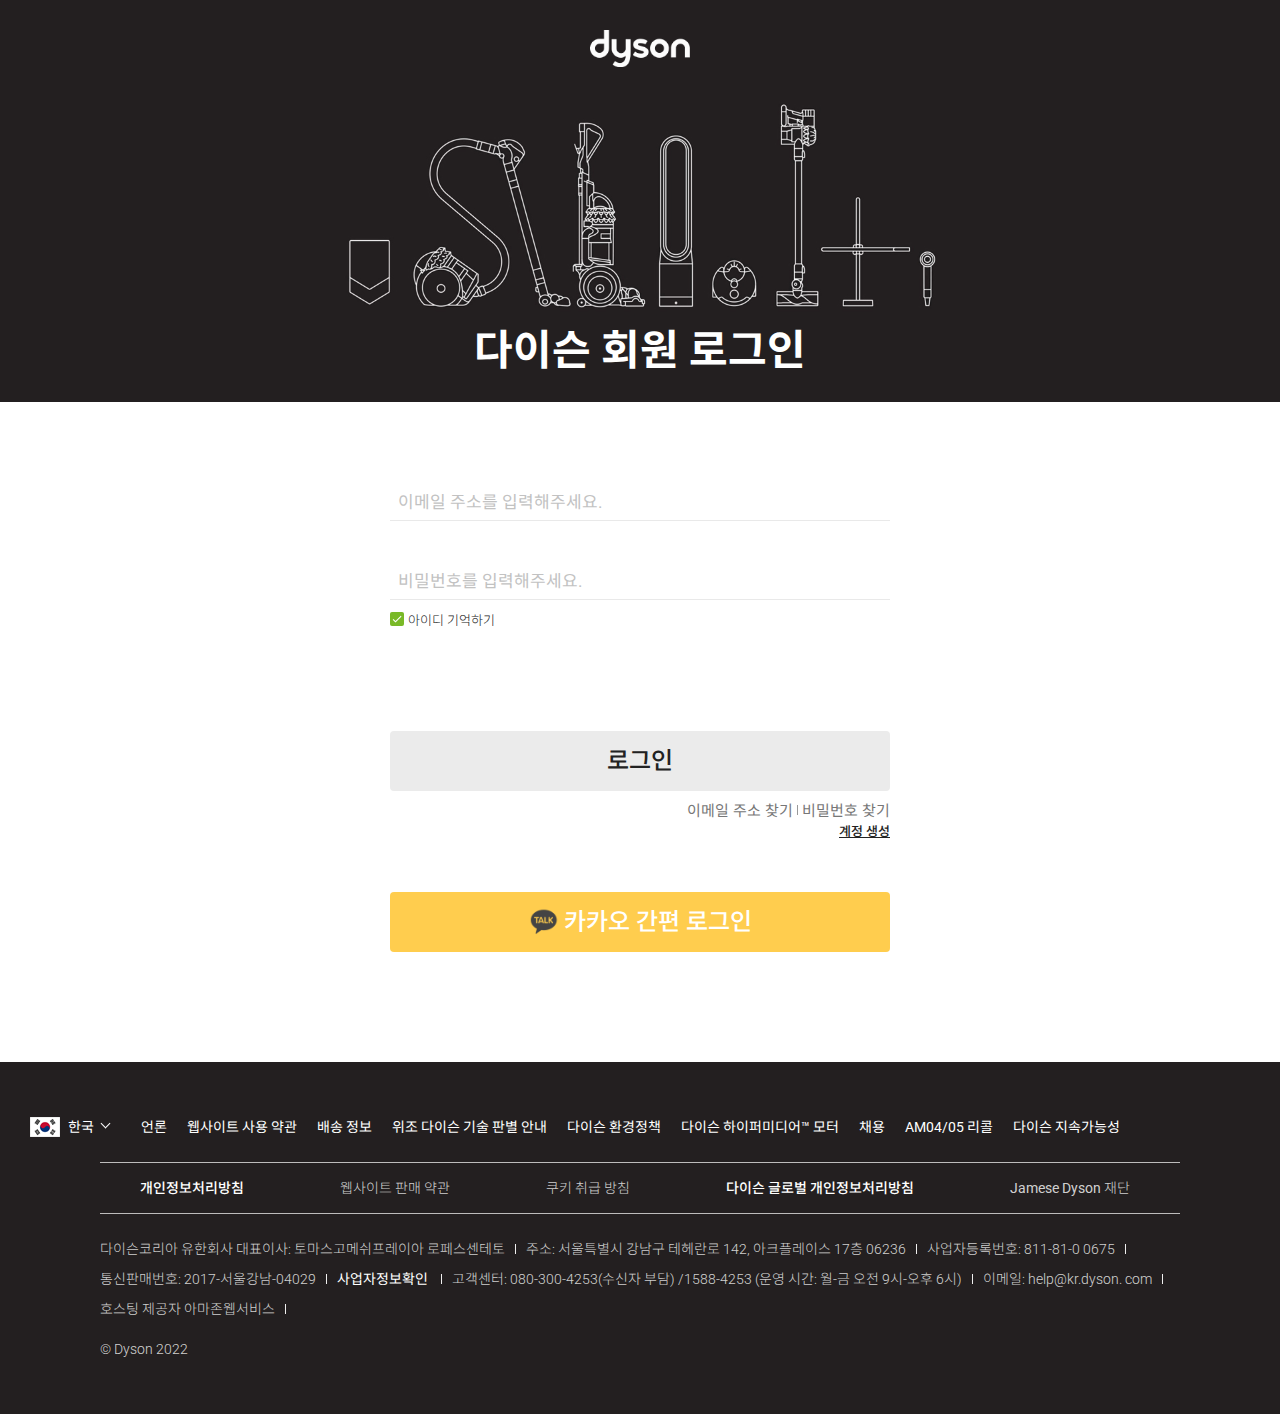
==== commit 1921d568: "Add(index-html.js) :  mainSlide 기능 구현" ====
--- a/log_in.html
+++ b/log_in.html
@@ -9,7 +9,10 @@
     <link rel="icon" href="img/dyson_favicon.ico" />
     <link rel="preconnect" href="https://fonts.googleapis.com" />
     <link rel="preconnect" href="https://fonts.gstatic.com" crossorigin />
-    <link href="https://fonts.googleapis.com/css2?family=Noto+Sans+KR:wght@300;400;500;700&family=Roboto:wght@300;400;500&display=swap" rel="stylesheet" />
+    <link
+      href="https://fonts.googleapis.com/css2?family=Noto+Sans+KR:wght@300;400;500;700&family=Roboto:wght@300;400;500&display=swap"
+      rel="stylesheet"
+    />
     <link rel="stylesheet" href="css/reset.css" />
     <link rel="stylesheet" href="css/log_in.css" />
     <link rel="stylesheet" href="css/style.css" />
@@ -90,13 +93,14 @@
           <div class="footer__lang">
             <div class="footer__country">국가</div>
             <div class="footer__country-name">
-              <p class="footer_selected-name footer_selected-ko">한국</p>
+              <p class="footer_selected-name">한국</p>
               <ul class="footer_other-country">
-                <li class="footer_selected-en">미국</li>
-                <li class="footer_selected-fr">프랑스</li>
-                <li class="footer_selected-jp">일본</li>
-                <li class="footer_selected-it">이탈리아</li>
-                <li class="footer_selected-ch">중국</li>
+                <li class="footer_selected-ko">한국</li>
+                <li class="footer_selected-en">호주</li>
+                <li class="footer_selected-fr">영국</li>
+                <li class="footer_selected-jp">이스라엘</li>
+                <li class="footer_selected-it">멕시코</li>
+                <li class="footer_selected-ch">공용어</li>
               </ul>
             </div>
           </div>
@@ -160,6 +164,7 @@
     <!--#wrap-->
     <!-- script -->
     <script src="https://ajax.googleapis.com/ajax/libs/jquery/1.12.4/jquery.min.js"></script>
+    <script src="js/slick.min.js"></script>
     <script src="js/menu.js"></script>
   </body>
 </html>
--- a/css/log_in.css
+++ b/css/log_in.css
@@ -10,7 +10,7 @@
 .logIn-header__inner {
   display: flex;
   justify-content: center;
-  padding: 15px 0;
+  padding: 20px 0;
   margin: 0;
   background-color: var(--header-bk-color);
 }
--- a/css/style.css
+++ b/css/style.css
@@ -13,12 +13,23 @@
 }
 
 /* #header */
+
 .header__inner {
   position: relative;
   display: flex;
   justify-content: space-between;
   align-items: center;
   background-color: var(--header-bk-color);
+}
+
+#header.header--fixed-top {
+  position: fixed;
+  top: 0;
+  left: 0;
+  right: 0;
+  z-index: 999999999;
+  box-shadow: 0px 3px 8px rgba(0, 0, 0, 0.25);
+  transition: 1s;
 }
 .logo a {
   display: block;
@@ -38,14 +49,16 @@
   padding: 18px 15px 18px 0;
 }
 .menu-icon li {
-  margin-left: 15px;
+  margin-left: 0;
 }
 .menu-icon li a {
   display: block;
   padding: 4px;
-  width: 20px;
-  height: 20px;
-  background-size: 100% auto;
+  width: 30px;
+  height: 30px;
+  background-size: 20px auto;
+  background-repeat: no-repeat;
+  background-position: center;
   transition: 200ms linear;
   text-indent: -99999px;
 }
@@ -65,23 +78,55 @@
   background-image: url(../img/login-ico-w.png);
 }
 .gnb {
-  display: none;
   position: absolute;
+  display: none;
   top: 0;
   left: 0;
   right: 0;
   background-color: var(--header-bk-color);
-  z-index: 222;
+  z-index: 22222;
+  overflow: hidden;
+}
+.gnb.gnb--animation-slideDown {
+  display: block;
+  animation: moSlideDown 0.8s forwards;
+}
+.gnb.gnb--animation-slideUp {
+  display: block;
+
+  animation: moSlideUp 0.8s forwards;
+}
+@keyframes moSlideDown {
+  0% {
+    display: none;
+    height: 0;
+  }
+
+  100% {
+    display: block;
+    height: 100vh;
+  }
+}
+@keyframes moSlideUp {
+  0% {
+    display: block;
+    height: 100vh;
+  }
+
+  100% {
+    display: none;
+    height: 0;
+  }
 }
 .gnb__top {
   display: flex;
   justify-content: flex-end;
   align-items: center;
-  margin: 15px 20px 70px 20px;
+  margin: 22px 20px 70px 20px;
 }
 .gnb__logo {
   position: absolute;
-  top: 15px;
+  top: 20px;
   left: 15px;
   width: 70px;
   height: 26px;
@@ -103,7 +148,8 @@
 .gnb__closeBtn {
   width: 20px;
   height: 20px;
-  margin-left: 15px;
+  margin-left: 10px;
+  padding: 4px;
   text-indent: -99999px;
   background-image: url(../img/close-ic.png);
   background-size: 100% auto;
@@ -140,12 +186,26 @@
 .gnb__list li:not(:last-child) {
   border-bottom: 1px solid #fff;
 }
+#container.container--margin-top {
+  margin: 66px 0 0 0;
+}
 /* main-slid */
 .main-slid {
   background-color: #f7f7f7;
+  overflow: hidden;
+}
+
+.main-slid__img {
+  width: 100%;
+  height: 200px;
+  overflow: hidden;
+  cursor: pointer;
+}
+.main-slid__img img {
+  object-fit: cover;
 }
 .main-slid__txt {
-  padding: 40px 20px 15px 20px;
+  padding: 20px 20px 15px 20px;
   color: #777;
 }
 .main-slid__tag ul {
@@ -170,11 +230,12 @@
   background-image: url(../img/purifier-humidify-cool-n.png);
   background-size: 100% auto;
   background-repeat: no-repeat;
+  background-position: left center;
   text-indent: -99999px;
 }
 
 .main-slid__desc {
-  width: 75%;
+  width: 85%;
   margin-bottom: 14px;
 }
 .main-slid__more {
--- a/css/index_media.css
+++ b/css/index_media.css
@@ -13,21 +13,58 @@
     padding: 20px 30px 20px 0;
   }
   .menu-icon li {
-    margin-left: 15px;
+    margin-left: 5px;
   }
   .menu-icon li a {
     padding: 6px;
   }
   .gnb {
-    display: none;
+    display: block;
     position: absolute;
     width: 500px;
-    height: 200vh;
+    height: 100vh;
     top: 0;
     left: auto;
-    right: 0;
+    right: -100%;
     background-color: var(--header-bk-color);
     z-index: 999;
+  }
+  .gnb.gnb--animation-slideLeft {
+    animation: moSlideLeft 0.8s forwards;
+  }
+  .gnb.gnb--animation-slideRight {
+    animation: moSlideRight 0.8s forwards;
+  }
+
+  @keyframes moSlideLeft {
+    0% {
+      display: none;
+      top: 0;
+      left: auto;
+      right: -100%;
+    }
+
+    100% {
+      display: block;
+      top: 0;
+      left: auto;
+      right: 0;
+    }
+  }
+  @keyframes moSlideRight {
+    0% {
+      display: block;
+      top: 0;
+      left: auto;
+      right: 0;
+    }
+
+    100% {
+      display: none;
+      top: 0;
+      left: auto;
+      right: -100%;
+    }
   }
   .gnb__top {
     margin: 25px 30px 80px 30px;
@@ -50,10 +87,16 @@
   .gnb__list li a {
     font-size: 20px;
   }
+  #container.container--margin-top {
+    margin: 70px 0 0 0;
+  }
   /* 테블릿 main-slid */
 
+  .main-slid__img {
+    height: 476px;
+  }
   .main-slid__txt {
-    padding: 70px 30px 20px 30px;
+    padding: 40px 30px;
   }
   .main-slid__tag li {
     margin: 0 10px 10px 0;
@@ -202,7 +245,7 @@
 @media (min-width: 1200px) {
   /* pc header */
   .header {
-    background-color: #222;
+    background-color: var(--header-bk-color);
   }
   .header__inner {
     max-width: 1440px;
@@ -218,6 +261,9 @@
     margin-top: 20px;
     margin-left: 20px;
   }
+  .gnb {
+    display: none;
+  }
   .gnb-pc {
     display: block;
     align-self: flex-end;
@@ -242,9 +288,7 @@
     height: 55px;
     font-size: 16px;
   }
-  .gnb-pc > ul > li > a {
-    transition: 200ms linear;
-  }
+
   .gnb-pc--color-green > ul > li:hover > a {
     color: #79b927;
   }
@@ -252,18 +296,15 @@
     font-weight: 500;
     font-size: 18px;
   }
-  .gnb-pc--bk-gray > ul > li:first-child:hover {
-    border-radius: 10px 10px 0 0;
-    background-color: #fff;
-  }
+
   .gnb-pc__depth2 {
     display: none;
     position: absolute;
-    top: 80px;
+    top: 90px;
     left: -500px;
     right: -500px;
-    height: 0;
-    padding: 0 525px;
+    padding: 50px 525px;
+    height: 630px;
     flex-wrap: wrap;
     background-color: #fff;
     background-image: url(../img/depth2-bk.png);
@@ -301,10 +342,6 @@
     text-decoration: underline;
     font-weight: 500;
   }
-  .gnb-pc > ul > li:hover > div {
-    display: flex;
-    animation: dropMenu 0.25s linear forwards;
-  }
 
   @keyframes dropMenu {
     0% {
@@ -331,6 +368,9 @@
     font-size: 18px;
     color: #fff;
   }
+  .menu-icon li {
+    margin-left: 15px;
+  }
   .menu-icon li a {
     width: 25px;
     height: 25px;
@@ -360,6 +400,9 @@
     background-image: url(../img/menu-ic-g.png);
   }
 
+  #container.container--margin-top {
+    margin: 90px 0 0 0;
+  }
   /* pc-main slid */
   .main-slid {
     position: relative;
@@ -371,9 +414,14 @@
   .main-slid__img {
     margin: 60px 40px 90px 0;
     width: 750px;
+    height: 450px;
     border-radius: 4px;
     overflow: hidden;
     box-shadow: 1px 4px 8px rgba(0, 0, 0, 0.3);
+  }
+  .main-slid__img figure {
+    width: 100%;
+    height: auto;
   }
   .main-slid__txt {
     width: 500px;
@@ -449,7 +497,7 @@
     position: absolute;
     top: 0;
     left: 0;
-    width: 60px;
+    width: 0px;
     height: 2px;
     background-color: #79b927;
   }
@@ -478,6 +526,9 @@
   .main-slid__pause {
     background-image: url(../img/pause-ico.png);
   }
+  .main-slid__play {
+    background-image: url(../img/play-ic-b.png);
+  }
   .main-slid__pager-btn--color-green .main-slid__prev:hover {
     background-image: url(../img/slide-arr-l-w.png);
   }
@@ -487,6 +538,9 @@
   /* pc - quick-menu */
   .main-slid__pager-btn--color-green .main-slid__pause:hover {
     background-image: url(../img/pause-ico-w.png);
+  }
+  .main-slid__pager-btn--color-green .main-slid__play:hover {
+    background-image: url(../img/play-ic.png);
   }
   /* pc - quick-menu */
   .quick-menu {
@@ -560,6 +614,7 @@
     border-radius: 50%;
     background-color: #efefef;
     text-indent: -99999px;
+    cursor: pointer;
   }
   .info-card__pager--color-green {
     background-color: #79b927;
@@ -612,6 +667,9 @@
   }
   .community__btn {
     display: none;
+  }
+  .couunity__btn--active {
+    display: flex;
   }
   .community__guide {
     display: block;
@@ -642,6 +700,7 @@
   .community__bk-img:nth-child(2) {
     transform: scaleX(-1);
   }
+
   /* pc- consider */
   .consider {
     max-width: 1600;
@@ -670,6 +729,7 @@
     margin-bottom: 100px;
     font-size: 18px;
   }
+
   /* pc quick-box */
   .quick-box {
     bottom: 40px;
@@ -699,7 +759,7 @@
     position: absolute;
     top: 55px;
     left: 50%;
-    transform: translateX(-595px);
+    transform: translateX(-610px);
   }
   .footer__tel {
     display: none;
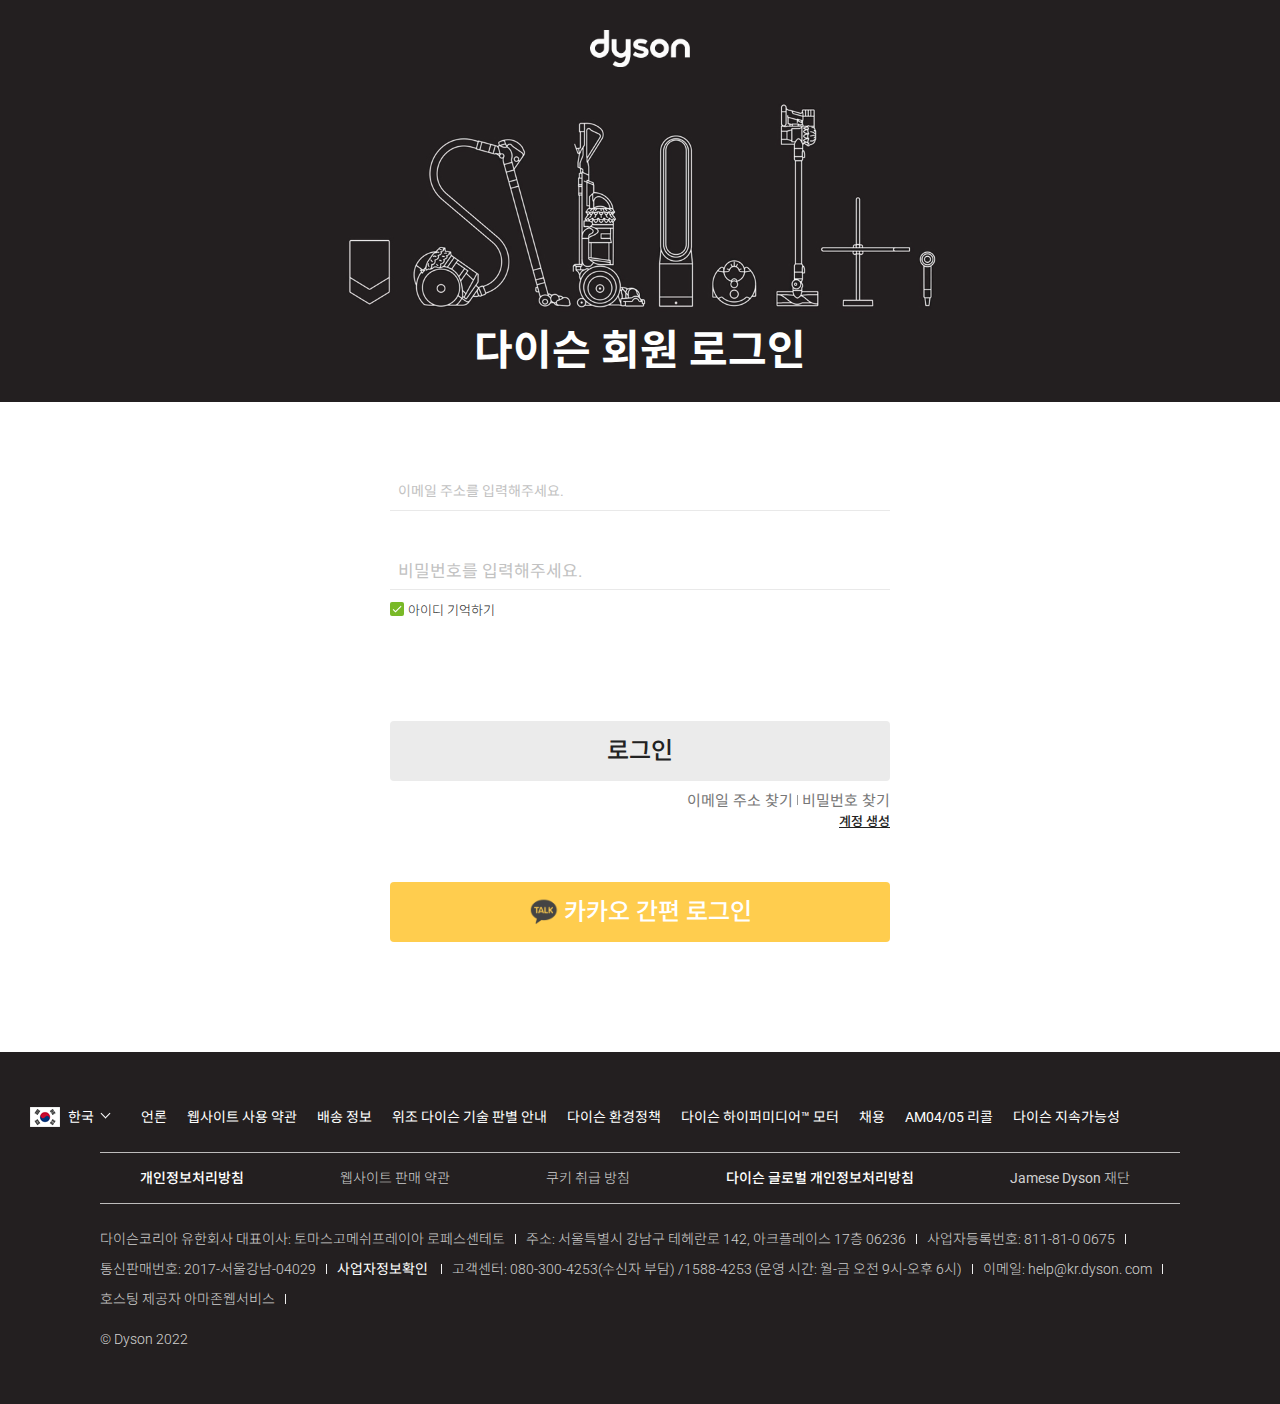
==== commit c8837514: "Fix(index-html.js) : mobile tablet버튼 클릭 수정" ====
--- a/log_in.html
+++ b/log_in.html
@@ -9,10 +9,7 @@
     <link rel="icon" href="img/dyson_favicon.ico" />
     <link rel="preconnect" href="https://fonts.googleapis.com" />
     <link rel="preconnect" href="https://fonts.gstatic.com" crossorigin />
-    <link
-      href="https://fonts.googleapis.com/css2?family=Noto+Sans+KR:wght@300;400;500;700&family=Roboto:wght@300;400;500&display=swap"
-      rel="stylesheet"
-    />
+    <link href="https://fonts.googleapis.com/css2?family=Noto+Sans+KR:wght@300;400;500;700&family=Roboto:wght@300;400;500&display=swap" rel="stylesheet" />
     <link rel="stylesheet" href="css/reset.css" />
     <link rel="stylesheet" href="css/log_in.css" />
     <link rel="stylesheet" href="css/style.css" />
@@ -40,7 +37,7 @@
         <section class="logIn-input">
           <div class="logIn-input__box">
             <form action="">
-              <input type="text" name="" id="input-userId" placeholder="이메일 주소를 입력해주세요." autofocus />
+              <input type="email" name="" id="input-userId" placeholder="이메일 주소를 입력해주세요." autofocus />
               <input type="password" name="" id="input-userPwd" placeholder="비밀번호를 입력해주세요." />
               <div class="logIn-input__check-box">
                 <input type="checkbox" name="" id="keep-id" checked />
--- a/css/log_in.css
+++ b/css/log_in.css
@@ -42,7 +42,7 @@
   flex-direction: column;
   align-items: center;
 }
-.logIn-input__box input[type='text'],
+.logIn-input__box input[type='email'],
 .logIn-input__box input[type='password'] {
   width: 100%;
   margin-bottom: 10px;
@@ -50,7 +50,7 @@
   border-bottom: 1px solid #e9e9e9;
   font-size: 13px;
 }
-.logIn-input__box input[type='text']::placeholder,
+.logIn-input__box input[type='email']::placeholder,
 .logIn-input__box input[type='password']::placeholder {
   color: #c2c2c2;
   font-size: 14px;
--- a/css/style.css
+++ b/css/style.css
@@ -232,12 +232,15 @@
   background-repeat: no-repeat;
   background-position: left center;
   text-indent: -99999px;
+  transition: 0.4s opacity;
 }
 
 .main-slid__desc {
   width: 85%;
   margin-bottom: 14px;
-}
+  transition: 0.4s opacity;
+}
+
 .main-slid__more {
   width: 30px;
   height: 30px;
@@ -254,7 +257,7 @@
   position: relative;
   max-width: 370px;
   width: 90%;
-  height: 2px;
+  height: 3px;
   background-color: #c0c0c0;
   margin: auto;
 }
@@ -262,9 +265,10 @@
   position: absolute;
   top: 0;
   left: 0;
-  width: 50%;
-  height: 2px;
+  width: 0;
+  height: 3px;
   background-color: var(--main-color-green);
+  transition: 800ms width;
 }
 /* 본문2 .quick-menu */
 .quick-menu__title {
@@ -336,13 +340,28 @@
 .info-card {
   margin-bottom: 70px;
 }
-.info-card__pc-img {
+.slick-slide .info-card__pc-img,
+.info-card__img .info-card__pc-img {
   display: none;
 }
+
 .info-card__img {
+  width: 100%;
+  height: auto;
+  margin-bottom: 20px;
+  border-radius: 4px;
+}
+.info-card__productImgWrap {
+  width: 100%;
+  height: 290px;
   margin-bottom: 20px;
   border-radius: 4px;
   overflow: hidden;
+}
+.slick-slide img {
+  width: 100%;
+  height: auto;
+  object-fit: cover;
 }
 .info-card__img a {
   position: relative;
@@ -398,12 +417,39 @@
   background-color: #efefef;
 }
 .info-card__pc-pager {
-  display: none;
+  display: flex;
+  justify-content: center;
+  width: 65px;
+  margin: 0 auto;
+}
+.info-card__pc-pager .slick-dots {
+  display: flex;
+  justify-content: space-between;
+  width: 65px;
+  margin: 0 auto;
+}
+.info-card__pc-pager button {
+  display: block;
+  width: 14px;
+  height: 14px;
+  border-radius: 50%;
+  background-color: #efefef;
+  text-indent: -99999px;
+  cursor: pointer;
+  transition: 500ms width;
+}
+.slick-active button {
+  background-color: #79b927;
+  border-radius: 50px;
+  width: 24px;
 }
 /* 본문6 community */
 .community {
+  position: relative;
   background-color: #f7f7f7;
   margin-bottom: 70px;
+  padding: 10px 15px 15px;
+  overflow: hidden;
 }
 .community__main-title {
   padding-top: 40px;
@@ -413,13 +459,13 @@
   text-align: center;
   font-weight: 700;
 }
+
 .community__inner {
   position: relative;
   display: flex;
-  width: 100%;
+  width: auto;
   margin: 0 auto;
-  padding: 0 15px 60px 15px;
-  overflow: none;
+  padding: 0 0 40px 0;
 }
 .community__left,
 .community__center,
@@ -488,8 +534,8 @@
 }
 .community__btn {
   position: absolute;
-  bottom: 15px;
-  left: 25px;
+  bottom: 25px;
+  left: 20px;
   display: flex;
 }
 .community__btn p {
@@ -505,7 +551,7 @@
   transform: 200ms;
   box-shadow: 1px 2px 4px rgba(0, 0, 0, 0.25);
 }
-p.community__btn-active {
+.community__btn p.community__btn-active {
   background-color: var(--main-color-green);
 }
 .community__perv {
--- a/css/index_media.css
+++ b/css/index_media.css
@@ -150,6 +150,10 @@
     margin-bottom: 100px;
   }
   .info-card__img {
+    height: auto;
+  }
+  .info-card__productImgWrap {
+    height: 708px;
     margin-bottom: 30px;
   }
 
@@ -409,7 +413,7 @@
     display: flex;
     align-items: center;
     justify-content: center;
-    margin-bottom: 100px;
+    margin-bottom: 150px;
   }
   .main-slid__img {
     margin: 60px 40px 90px 0;
@@ -500,6 +504,7 @@
     width: 0px;
     height: 2px;
     background-color: #79b927;
+    transition: 800ms width;
   }
   .main-slid__pager-btn p {
     width: 30px;
@@ -547,28 +552,42 @@
     display: none;
   }
   /* pc - info */
-  .info-card__pc-mo,
-  .info-card-product > .main-slid__pager {
+
+  .slick-slide .info-card__pc-mo,
+  .info-card__img .info-card__pc-mo {
     display: none;
   }
-  .info-card__pc-img,
-  .info-card__pc-pager {
-    display: block;
-  }
+  .slick-slide .info-card__pc-img,
+  .info-card__img .info-card__pc-img {
+    display: block;
+  }
+
   .info {
     max-width: 1600px;
     margin: 0 auto;
     padding: 0 50px;
   }
   .info-card {
-    margin-bottom: 100px;
+    margin-bottom: 150px;
   }
   .info-card__img {
+    height: auto;
+    margin-bottom: 30px;
+  }
+  .slick-slide .info-card-product {
+    width: 100%;
+    height: 430px;
+  }
+  .info-card__productImgWrap {
+    width: 100%;
+    height: 430px;
     margin-bottom: 30px;
   }
   .info-card__img a {
     position: relative;
     display: block;
+    border-radius: 4px;
+    overflow: hidden;
   }
   .info-card__tag {
     top: 10px;
@@ -603,26 +622,14 @@
     background-color: #79b927;
   }
   .info-card__pc-pager {
-    display: flex;
-    justify-content: space-between;
     width: 70px;
     margin: 0 auto;
   }
-  .info-card__pager {
-    width: 14px;
-    height: 14px;
-    border-radius: 50%;
-    background-color: #efefef;
-    text-indent: -99999px;
-    cursor: pointer;
-  }
-  .info-card__pager--color-green {
-    background-color: #79b927;
-  }
+
   /* pc - community */
   .community {
     position: relative;
-    margin-bottom: 100px;
+    margin-bottom: 150px;
   }
   .community__main-title {
     padding-top: 70px;
@@ -660,10 +667,11 @@
     top: 0;
     left: 50%;
     height: 1080px;
-    transform: translate(-50%, 0);
+    transform: translate(-50%, -50px);
   }
   .community__center .community__card {
-    transform: translateY(30%);
+    transform: translateY(5%);
+    /* transform: translateY(60%); */
   }
   .community__btn {
     display: none;
@@ -677,8 +685,9 @@
     top: 0;
     left: 50%;
     width: 2px;
-    height: 200px;
-    transform: translate(-50%, -35%);
+    height: 10px;
+    transform: translate(-50%, 0);
+    /* height: 300px; */
     background-color: #79b927;
   }
   .community__bk-typo {
@@ -693,18 +702,29 @@
     overflow: none;
   }
   .community__bk-img {
+    position: absolute;
     display: block;
     width: 2500px;
     height: auto;
   }
-  .community__bk-img:nth-child(2) {
-    transform: scaleX(-1);
+  .community__bk01 {
+    top: 0;
+    left: 0;
+  }
+  .community__bk02 {
+    top: 50%;
+    right: 0;
+    transform: translate(0, -50%);
+  }
+  .community__bk03 {
+    bottom: 0;
+    left: 0;
   }
 
   /* pc- consider */
   .consider {
     max-width: 1600;
-    margin: 0 auto;
+    margin: 0 auto 50px;
     text-align: center;
   }
   .consider__title {
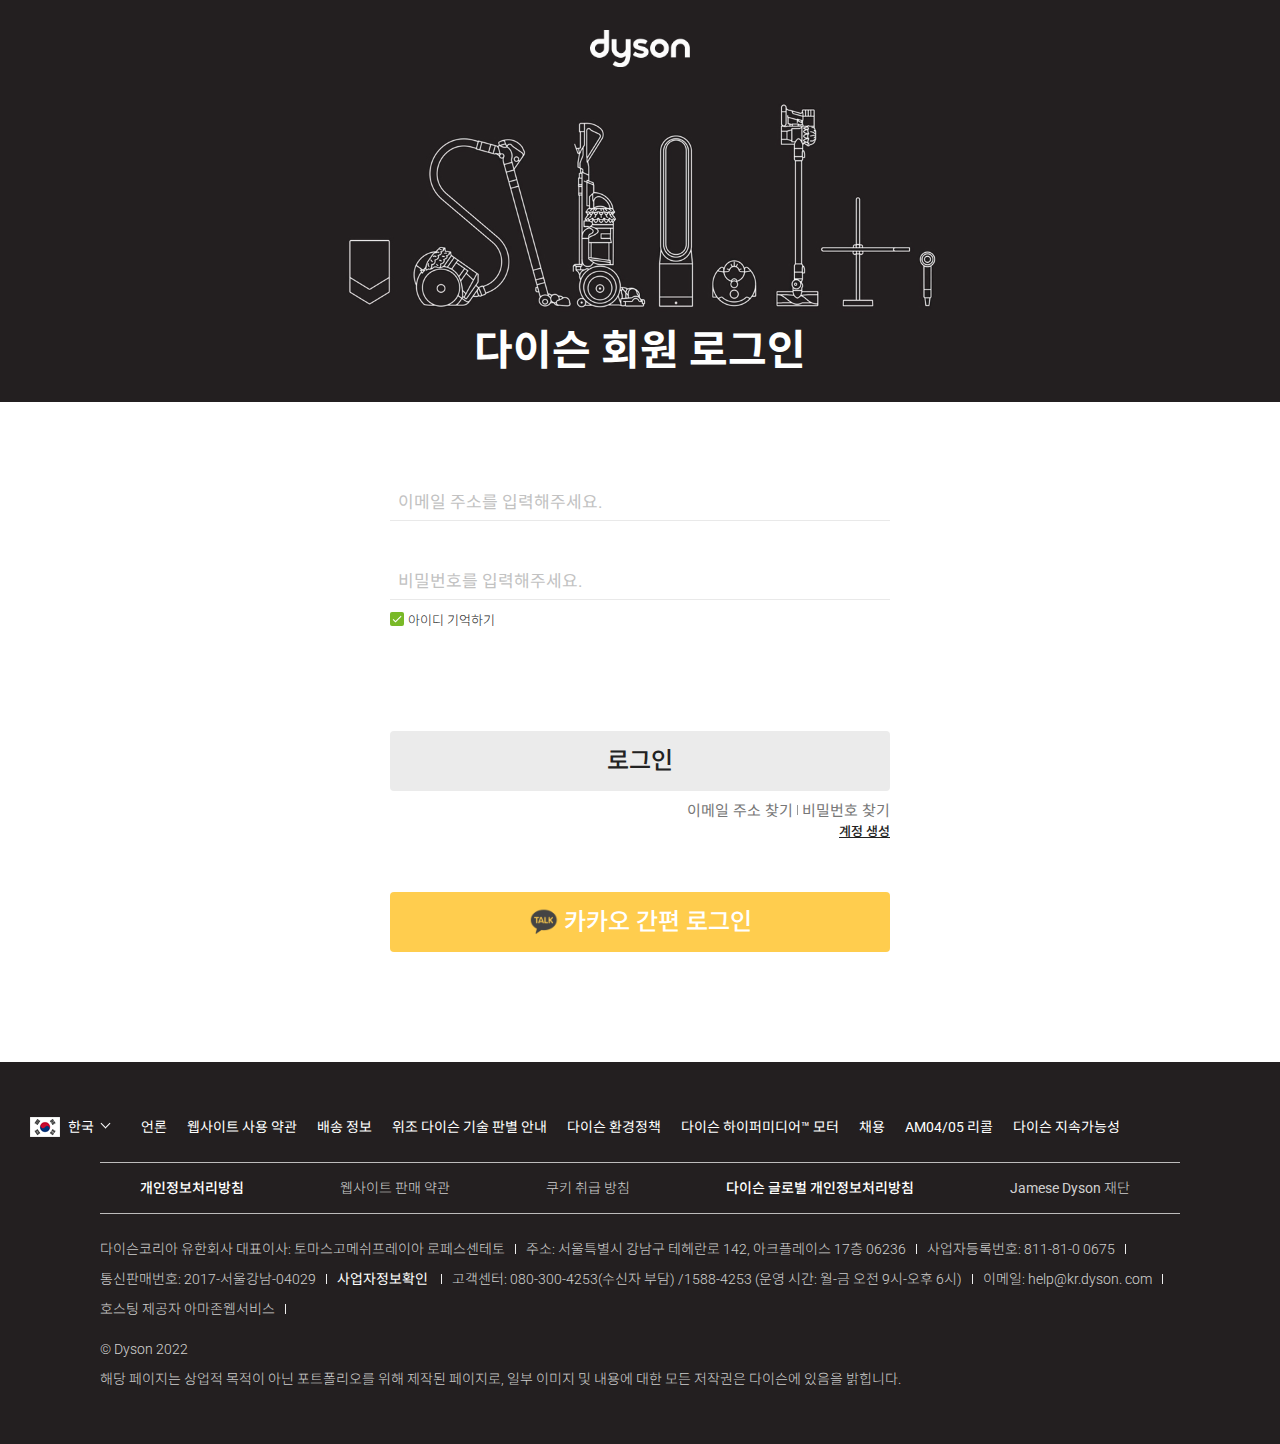
==== commit 72b7d567: "Desc(*.html) : copyright수정" ====
--- a/log_in.html
+++ b/log_in.html
@@ -153,7 +153,10 @@
             <p>호스팅 제공자 아마존웹서비스</p>
           </address>
           <!-- .footer__address -->
-          <p class="footer__copyright">© Dyson 2022</p>
+          <p class="footer__copyright">
+            © Dyson 2022 <br />
+            해당 페이지는 상업적 목적이 아닌 포트폴리오를 위해 제작된 페이지로, 일부 이미지 및 내용에 대한 모든 저작권은 다이슨에 있음을 밝힙니다.
+          </p>
           <!-- .footer__copyright -->
         </div>
       </footer>
--- a/css/log_in.css
+++ b/css/log_in.css
@@ -214,7 +214,7 @@
   .logIn-input__find-box {
     margin: 0 30px 110px 30px;
   }
-  .logIn-input__box input[type='text'],
+  .logIn-input__box input[type='email'],
   .logIn-input__box input[type='password'] {
     padding: 40px 20px 8px 8px;
     font-size: 15px;
@@ -249,9 +249,9 @@
   .logIn-input__mk-new {
     margin-bottom: 50px;
   }
-  .logIn-input__box input[type='text'],
+  .logIn-input__box input[type='email'],
   .logIn-input__box input[type='password'],
-  .logIn-input__box input[type='text']::placeholder,
+  .logIn-input__box input[type='email']::placeholder,
   .logIn-input__box input[type='password']::placeholder {
     font-size: 17px;
   }
--- a/css/style.css
+++ b/css/style.css
@@ -37,6 +37,7 @@
   height: 26px;
   margin-left: 15px;
   background-image: url(../img/dyson-logo-w1.png);
+  background-repeat: no-repeat;
   background-size: 100% auto;
   text-indent: -99999px;
 }
@@ -101,7 +102,6 @@
     display: none;
     height: 0;
   }
-
   100% {
     display: block;
     height: 100vh;
